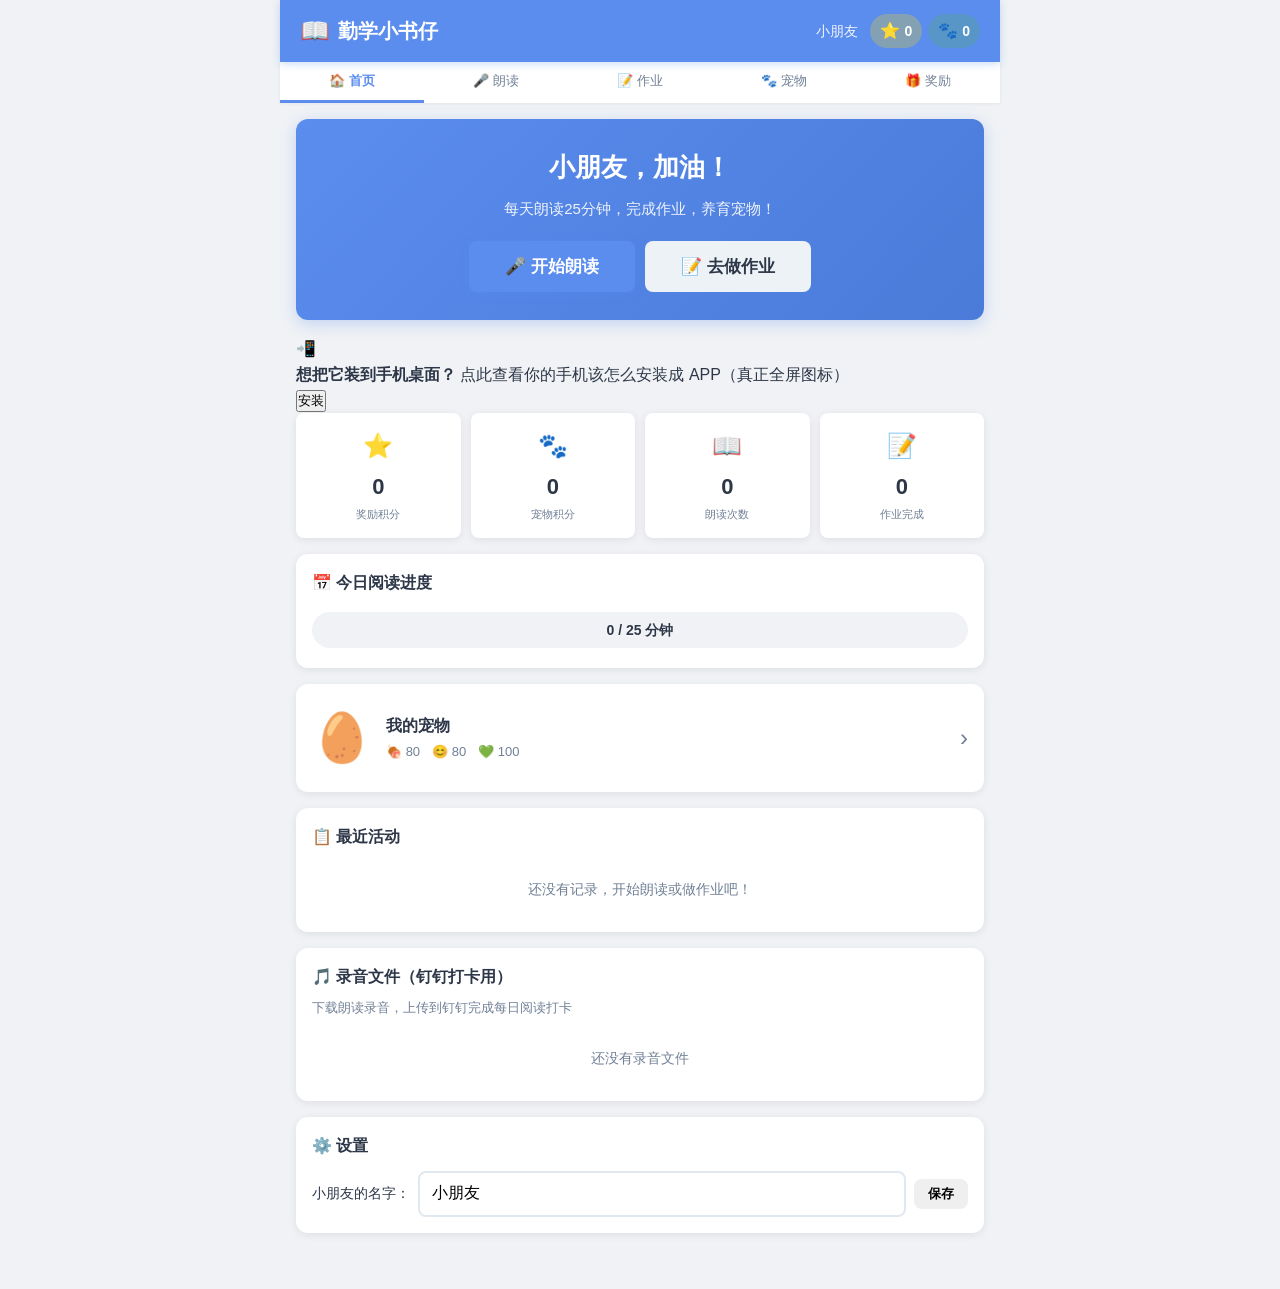
==== index.html @ f3d586a0 "fix install: index.html (platform detect + install help card)" ====
<!DOCTYPE html>
<html lang="zh-CN">
<head>
  <meta charset="UTF-8">
  <meta name="viewport" content="width=device-width, initial-scale=1.0, maximum-scale=1.0, user-scalable=no">
  <meta name="theme-color" content="#667eea">
  <meta name="apple-mobile-web-app-capable" content="yes">
  <meta name="apple-mobile-web-app-status-bar-style" content="default">
  <meta name="apple-mobile-web-app-title" content="勤学小书仔">
  <link rel="manifest" href="manifest.json">
  <link rel="icon" href="favicon.png">
  <link rel="apple-touch-icon" href="icon-192.png">
  <title>勤学小书仔</title>
  <link rel="stylesheet" href="style.css">
</head>
<body>

<!-- 浏览器兼容性提示 -->
<div id="browserWarning" class="browser-warning" style="display:none;">
  <div class="warning-content">
    <span class="warning-icon">⚠️</span>
    <div>
      <strong>浏览器不支持语音识别</strong>
      <p>请使用 Chrome 或 Edge 浏览器打开本应用，以确保语音识别功能正常工作。</p>
    </div>
  </div>
</div>

<!-- 微信内打开提示 -->
<div id="wechatTip" class="wechat-tip" style="display:none;">
  <div class="wechat-tip-content">
    <span class="wechat-tip-icon">📲</span>
    <div class="wechat-tip-text">
      <strong>请点右上角 ⋯ 用浏览器打开</strong>
      <p>微信里不能直接把网页装成 APP。点右上角「⋯」→「在浏览器打开」（iPhone 选「在 Safari 中打开」），就能把本应用添加到手机桌面，像普通 APP 一样使用，语音朗读也才正常。</p>
    </div>
    <button id="wechatTipClose" class="wechat-tip-close">知道了</button>
  </div>
</div>

<!-- iPhone 非 Safari 浏览器（Edge/Chrome）无法安装提示 -->
<div id="iosTip" class="wechat-tip" style="display:none;">
  <div class="wechat-tip-content">
    <span class="wechat-tip-icon">🍎</span>
    <div class="wechat-tip-text">
      <strong>iPhone 请改用 Safari 打开</strong>
      <p>你当前用的浏览器（如 Edge）在 iPhone 上无法把网页装成 APP，只能加书签。请复制本页网址，用 <b>Safari</b> 打开，再点底部「分享 → 添加到主屏幕」，即可装成真正的 APP。</p>
    </div>
    <button id="iosTipClose" class="wechat-tip-close">知道了</button>
  </div>
</div>

<!-- 添加到主屏幕引导条 -->
<div id="installBar" class="install-bar" style="display:none;">
  <span class="install-bar-icon">➕</span>
  <div class="install-bar-text">
    <strong>添加到手机桌面</strong>
    <span>点此把它变成桌面的 APP 图标，打开即用</span>
  </div>
  <button id="installBtn" class="install-bar-btn">安装</button>
  <button id="installClose" class="install-bar-close">✕</button>
</div>

<!-- 顶部导航栏 -->
<nav class="nav-bar">
  <div class="nav-container">
    <div class="logo">
      <span class="logo-icon">📖</span>
      <span class="logo-text">勤学小书仔</span>
    </div>
    <div class="nav-right">
      <div class="child-name-display" id="navChildName"></div>
      <div class="nav-points-group">
        <div class="nav-points nav-points-reward" title="奖励积分（兑换奖励用）">
          <span class="star-icon">⭐</span>
          <span id="navPoints">0</span>
        </div>
        <div class="nav-points nav-points-pet" title="宠物积分（养育宠物用）">
          <span class="star-icon">🐾</span>
          <span id="navPetPoints">0</span>
        </div>
      </div>
    </div>
  </div>
</nav>

<!-- Tab 导航栏 -->
<div class="tab-bar">
  <button class="tab active" data-tab="dashboard">🏠 首页</button>
  <button class="tab" data-tab="practice">🎤 朗读</button>
  <button class="tab" data-tab="homework">📝 作业</button>
  <button class="tab" data-tab="pet">🐾 宠物</button>
  <button class="tab" data-tab="rewards">🎁 奖励</button>
</div>

<!-- 五彩纸屑容器 -->
<div class="confetti-container" id="confettiContainer"></div>

<!-- 主内容区 -->
<main class="main-content">

  <!-- ==================== 首页 ==================== -->
  <div id="view-dashboard" class="view active">
    <div class="hero-card">
      <h1 id="greeting">你好，小朋友！</h1>
      <p>每天朗读25分钟，完成作业，养育宠物！</p>
      <div class="hero-actions">
        <button class="btn-primary btn-large btn-pulse" onclick="UI.navigate('practice')">🎤 开始朗读</button>
        <button class="btn-secondary btn-large" onclick="UI.navigate('homework')">📝 去做作业</button>
      </div>
    </div>

    <!-- 安装到桌面引导卡片 -->
    <div class="install-help-card" id="installHelpCard">
      <div class="install-help-icon">📲</div>
      <div class="install-help-text">
        <strong>想把它装到手机桌面？</strong>
        <span>点此查看你的手机该怎么安装成 APP（真正全屏图标）</span>
      </div>
      <button class="install-help-btn" id="installHelpBtn" onclick="UI.showInstallHelp()">安装</button>
    </div>

    <div class="stats-grid">
      <div class="stat-card">
        <div class="stat-icon">⭐</div>
        <div class="stat-value" id="dashTotalPoints">0</div>
        <div class="stat-label">奖励积分</div>
      </div>
      <div class="stat-card">
        <div class="stat-icon">🐾</div>
        <div class="stat-value" id="dashPetPoints">0</div>
        <div class="stat-label">宠物积分</div>
      </div>
      <div class="stat-card">
        <div class="stat-icon">📖</div>
        <div class="stat-value" id="dashTotalSessions">0</div>
        <div class="stat-label">朗读次数</div>
      </div>
      <div class="stat-card">
        <div class="stat-icon">📝</div>
        <div class="stat-value" id="dashHwDone">0</div>
        <div class="stat-label">作业完成</div>
      </div>
    </div>

    <!-- 今日阅读进度条 -->
    <div class="dashboard-section">
      <h2 class="section-title">📅 今日阅读进度</h2>
      <div class="daily-progress">
        <div class="progress-bar-wrap">
          <div class="progress-bar-fill" id="todayProgressFill" style="width:0%"></div>
          <div class="progress-bar-text" id="todayProgressText">0 / 25 分钟</div>
        </div>
      </div>
    </div>

    <!-- 宠物状态快览 -->
    <div class="dashboard-section pet-mini-card" id="petMiniCard" onclick="UI.navigate('pet')">
      <div class="pet-mini-emoji" id="petMiniEmoji">🥚</div>
      <div class="pet-mini-info">
        <div class="pet-mini-name" id="petMiniName">我的宠物</div>
        <div class="pet-mini-stats">
          <span>🍖 <span id="petMiniHunger">80</span></span>
          <span>😊 <span id="petMiniHappy">80</span></span>
          <span>💚 <span id="petMiniHealth">100</span></span>
        </div>
      </div>
      <div class="pet-mini-arrow">›</div>
    </div>

    <div class="dashboard-section">
      <h2 class="section-title">📋 最近活动</h2>
      <div id="dashRecentSessions">
        <p class="empty-hint">还没有记录，开始朗读或做作业吧！</p>
      </div>
    </div>

    <!-- 录音文件管理 -->
    <div class="dashboard-section">
      <h2 class="section-title">🎵 录音文件（钉钉打卡用）</h2>
      <p class="section-subhint">下载朗读录音，上传到钉钉完成每日阅读打卡</p>
      <div id="audioFilesList">
        <p class="empty-hint">还没有录音文件</p>
      </div>
    </div>

    <div class="dashboard-section">
      <h2 class="section-title">⚙️ 设置</h2>
      <div class="setting-item">
        <label>小朋友的名字：</label>
        <input type="text" id="childNameInput" placeholder="输入名字" maxlength="10">
        <button class="btn-small" onclick="UI.saveChildName()">保存</button>
      </div>
    </div>
  </div>

  <!-- ==================== 朗读练习 + 朗读统计 ==================== -->
  <div id="view-practice" class="view">

    <!-- Step 1: 拍照/上传识别阅读内容 -->
    <div id="step-select" class="practice-step active">
      <h2 class="step-title">第一步：拍照上传阅读内容</h2>
      <p class="step-hint">💡 拍一张今天要读的书的照片，系统会自动识别文字内容</p>

      <!-- 拍照上传区域 -->
      <div class="upload-section">
        <div class="upload-zone" id="uploadZone">
          <input type="file" id="photoInput" accept="image/*" capture="environment" style="display:none">
          <div class="upload-placeholder" id="uploadPlaceholder">
            <div class="upload-icon">📷</div>
            <p class="upload-text">点击拍照或上传图片</p>
            <p class="upload-hint">拍摄书本页面，自动识别文字</p>
          </div>
          <div class="upload-preview" id="uploadPreview" style="display:none;">
            <img id="previewImg" src="" alt="预览">
            <button class="btn-reupload" onclick="UI.resetUpload()">↻ 重新拍照</button>
          </div>
        </div>
        <button class="btn-primary btn-large" id="ocrBtn" onclick="UI.startOCR()" style="display:none;">🔍 识别文字</button>
        <div class="ocr-progress" id="ocrProgress" style="display:none;">
          <div class="ocr-spinner"></div>
          <span id="ocrProgressText">正在识别文字...</span>
          <div class="ocr-progress-bar">
            <div class="ocr-progress-fill" id="ocrProgressFill"></div>
          </div>
        </div>
      </div>

      <!-- OCR结果编辑 -->
      <div class="ocr-result-section" id="ocrResultSection" style="display:none;">
        <label class="input-label">✏️ 请核对识别结果（如有错误请修改）：</label>
        <textarea id="ocrResultEditor" rows="6" placeholder="识别到的文字会显示在这里..."></textarea>
        <input type="text" id="textTitleInput" placeholder="标题（如：第3页 / 小猪唏哩呼噜）" maxlength="50">
        <button class="btn-primary btn-large" onclick="UI.confirmOCRText()">确认使用 →</button>
      </div>

      <div class="divider"><span>或者手动输入</span></div>

      <div class="input-section">
        <label class="input-label">📝 手动输入课文内容</label>
        <textarea id="customText" placeholder="将朗读的课文内容输入到这里..." rows="5"></textarea>
        <input type="text" id="textTitle" placeholder="标题（可选）" maxlength="50">
        <button class="btn-secondary" onclick="UI.useCustomText()">使用手动输入</button>
      </div>
    </div>

    <!-- Step 2: 朗读中（含25分钟计时） -->
    <div id="step-read" class="practice-step">
      <div class="reading-header">
        <div class="reading-info">
          <div class="reading-timer-box">
            <span class="reading-timer-label">朗读计时</span>
            <span class="reading-timer" id="readingTimer">00:00</span>
          </div>
          <span class="reading-title" id="readingTitleDisplay"></span>
        </div>
        <button class="btn-stop" id="stopReadingBtn" onclick="UI.stopReading()">■ 结束朗读</button>
      </div>

      <!-- 阅读时间目标进度 -->
      <div class="reading-goal-card">
        <div class="reading-goal-header">
          <span>🕐 今日阅读目标：25分钟</span>
          <span id="readingGoalPercent">0%</span>
        </div>
        <div class="reading-goal-bar">
          <div class="reading-goal-fill" id="readingGoalFill" style="width:0%"></div>
        </div>
      </div>

      <div class="reading-text-display" id="readingTextDisplay"></div>

      <!-- 录音状态指示 -->
      <div class="recording-banner" id="recordingBanner">
        <span class="recording-dot"></span>
        <span>录音中... 朗读结束后可下载音频用于钉钉打卡</span>
      </div>

      <div class="recognition-panel">
        <div class="mic-indicator-wrap">
          <div class="mic-indicator" id="micIndicator">
            <div class="mic-pulse"></div>
            <span class="mic-icon">🎙️</span>
          </div>
          <span class="mic-status" id="micStatus">正在聆听...</span>
        </div>
        <div class="recognition-live" id="recognitionLive">
          <span class="recognition-placeholder">朗读的声音会显示在这里...</span>
        </div>
      </div>
    </div>

    <!-- Step 3: 检查识别结果 -->
    <div id="step-review" class="practice-step">
      <h2 class="step-title">第二步：检查朗读内容</h2>
      <p class="step-hint">💡 语音识别可能不完美，请核对并修改下面识别到的文字，确保和实际朗读一致：</p>
      <textarea id="recognizedTextEditor" rows="6" placeholder="识别到的文字..."></textarea>
      <div class="step-buttons">
        <button class="btn-secondary" onclick="UI.goToStep('read')">↩ 重新朗读</button>
        <button class="btn-primary" onclick="UI.runComparison()">对比分析 →</button>
      </div>
    </div>

    <!-- Step 4: 结果展示 -->
    <div id="step-results" class="practice-step">
      <div class="results-header-bar">
        <h2 class="step-title">朗读结果</h2>
        <div class="grade-display" id="gradeDisplay"></div>
      </div>

      <div class="results-summary">
        <div class="summary-card success">
          <div class="summary-value" id="resultAccuracy">0%</div>
          <div class="summary-label">准确率</div>
        </div>
        <div class="summary-card danger">
          <div class="summary-value" id="resultErrors">0</div>
          <div class="summary-label">错误总数</div>
        </div>
        <div class="summary-card info">
          <div class="summary-value" id="resultDuration">0'</div>
          <div class="summary-label">朗读用时</div>
        </div>
        <div class="summary-card warning">
          <div class="summary-value" id="resultPoints">+0</div>
          <div class="summary-label">获得积分</div>
        </div>
      </div>

      <!-- 错误分类统计 -->
      <div class="error-breakdown" id="errorBreakdown"></div>

      <!-- 图例 -->
      <div class="error-legend">
        <div class="legend-item"><span class="legend-dot correct"></span>正确</div>
        <div class="legend-item"><span class="legend-dot wrong"></span>读错字</div>
        <div class="legend-item"><span class="legend-dot skip"></span>漏字</div>
        <div class="legend-item"><span class="legend-dot extra"></span>添字</div>
        <div class="legend-item"><span class="legend-dot lineskip"></span>串行</div>
      </div>

      <!-- 文本对比 -->
      <div class="text-comparison" id="textComparison"></div>

      <!-- 音频播放与下载 -->
      <div class="audio-player-section" id="audioPlayerSection" style="display:none;">
        <h3 class="section-title">🎵 朗读录音</h3>
        <div class="audio-player-wrap">
          <audio id="audioPlayback" controls></audio>
          <div class="audio-info">
            <span id="audioDuration">时长: 0"</span>
            <span id="audioSize">大小: 0KB</span>
          </div>
        </div>
        <button class="btn-primary btn-download" id="downloadAudioBtn" onclick="UI.downloadAudio()">
          📥 下载录音（用于钉钉打卡）
        </button>
      </div>

      <!-- 操作按钮 -->
      <div class="results-actions">
        <button class="btn-secondary" onclick="UI.goToStep('select')">↩ 重新选文</button>
        <button class="btn-secondary" id="listenCorrectBtn" onclick="UI.listenCorrect()">🔊 听正确读音</button>
        <button class="btn-primary" id="practiceWrongBtn" onclick="UI.startWrongPractice()">✏️ 练习错字</button>
        <button class="btn-primary btn-save" id="saveResultsBtn" onclick="UI.saveResults()">💾 保存成绩</button>
      </div>
    </div>

    <!-- Step 5: 错字练习 -->
    <div id="step-practice-wrong" class="practice-step">
      <h2 class="step-title">✏️ 错字练习</h2>
      <p class="step-hint">把刚才读错的字再练一练！先听正确读音，再大声跟读。</p>
      <div id="wrongCharsList"></div>
      <div class="step-buttons">
        <button class="btn-secondary" onclick="UI.goToStep('results')">↩ 返回结果</button>
        <button class="btn-primary" onclick="UI.finishWrongPractice()">完成练习 ✓</button>
      </div>
    </div>

    <!-- ======== 朗读统计（从奖励页移入） ======== -->
    <div class="reading-stats-section" id="readingStatsSection">
      <div class="dashboard-section">
        <h2 class="section-title">📈 朗读统计</h2>
        <div class="stats-grid" style="margin-bottom:16px;">
          <div class="stat-card">
            <div class="stat-icon">📖</div>
            <div class="stat-value" id="statsTotalSessions">0</div>
            <div class="stat-label">朗读次数</div>
          </div>
          <div class="stat-card">
            <div class="stat-icon">⏱</div>
            <div class="stat-value" id="statsTotalTime">0'</div>
            <div class="stat-label">总时长</div>
          </div>
          <div class="stat-card">
            <div class="stat-icon">🎯</div>
            <div class="stat-value" id="statsAvgAccuracy">0%</div>
            <div class="stat-label">平均准确率</div>
          </div>
          <div class="stat-card">
            <div class="stat-icon">🏆</div>
            <div class="stat-value" id="statsBestGrade">-</div>
            <div class="stat-label">最佳等级</div>
          </div>
        </div>

        <h4 class="subsection-title">准确率趋势（最近10次）</h4>
        <div class="bar-chart" id="accuracyChart">
          <p class="empty-hint">暂无数据</p>
        </div>

        <h4 class="subsection-title">错误类型分布</h4>
        <div class="error-type-chart" id="errorTypeChart">
          <p class="empty-hint">暂无数据</p>
        </div>

        <h4 class="subsection-title">等级分布</h4>
        <div class="grade-distribution" id="gradeDistribution">
          <p class="empty-hint">暂无数据</p>
        </div>
      </div>

      <!-- 朗读分级评价规则 -->
      <div class="dashboard-section">
        <h3 class="section-title">📋 朗读分级评价</h3>
        <div class="grade-rules" id="readingGradeRules"></div>
        <div class="time-bonus-rules">
          <div class="time-rule">
            <span class="time-icon">✅</span>
            <span>达到25分钟目标，额外 <strong>+10 积分</strong></span>
          </div>
          <div class="time-rule">
            <span class="time-icon">🔥</span>
            <span>连续7天达标，额外 <strong>+30 积分</strong></span>
          </div>
        </div>
      </div>

      <!-- 朗读历史 -->
      <div class="dashboard-section">
        <h3 class="section-title">📜 朗读历史</h3>
        <div id="historyList">
          <p class="empty-hint">暂无朗读记录</p>
        </div>
      </div>
    </div>

  </div>

  <!-- ==================== 作业打卡 ==================== -->
  <div id="view-homework" class="view">
    <div class="hw-page-header">
      <h2 class="page-title">📝 作业打卡</h2>
      <button class="btn-primary btn-small hw-add-btn" onclick="UI.toggleHwAddForm()">➕ 添加作业</button>
    </div>

    <!-- 类型筛选（只有日常/假期，没有全部） -->
    <div class="hw-type-bar">
      <button class="hw-type-btn active" data-type="daily" onclick="UI.filterHomework('daily', this)">📚 日常作业</button>
      <button class="hw-type-btn" data-type="vacation" onclick="UI.filterHomework('vacation', this)">🏖️ 假期作业</button>
    </div>

    <!-- 添加作业表单（折叠式） -->
    <div class="hw-add-form-wrap" id="hwAddFormWrap" style="display:none;">
      <div class="dashboard-section">
        <h3 class="section-title">➕ 添加新作业</h3>
        <div class="hw-add-form">
          <input type="text" id="hwTitle" placeholder="作业标题（如：数学练习册第5页）" maxlength="50">
          <div class="hw-form-row">
            <input type="text" id="hwSubject" placeholder="科目" list="subjectList" maxlength="10">
            <datalist id="subjectList">
              <option value="语文"></option>
              <option value="数学"></option>
              <option value="英语"></option>
              <option value="其他"></option>
            </datalist>
            <input type="date" id="hwDueDate">
          </div>
          <button class="btn-primary" onclick="UI.addHomework()">+ 添加作业</button>
        </div>
      </div>
    </div>

    <!-- 左右分栏布局 -->
    <div class="hw-layout">
      <!-- 左栏：科目分类 -->
      <div class="hw-sidebar">
        <div class="hw-subject-header">📚 科目分类</div>
        <div class="hw-subject-list" id="hwSubjectList">
          <div class="hw-subject-item active" data-subject="all" onclick="UI.filterHomeworkSubject('all', this)">
            <span class="hw-subject-icon">📋</span>
            <span class="hw-subject-name">全部科目</span>
            <span class="hw-subject-count" id="hwSubjectCountAll">0</span>
          </div>
          <div class="hw-subject-item" data-subject="语文" onclick="UI.filterHomeworkSubject('语文', this)">
            <span class="hw-subject-icon">📖</span>
            <span class="hw-subject-name">语文</span>
            <span class="hw-subject-count" id="hwSubjectCountChinese">0</span>
          </div>
          <div class="hw-subject-item" data-subject="数学" onclick="UI.filterHomeworkSubject('数学', this)">
            <span class="hw-subject-icon">🔢</span>
            <span class="hw-subject-name">数学</span>
            <span class="hw-subject-count" id="hwSubjectCountMath">0</span>
          </div>
          <div class="hw-subject-item" data-subject="英语" onclick="UI.filterHomeworkSubject('英语', this)">
            <span class="hw-subject-icon">🔤</span>
            <span class="hw-subject-name">英语</span>
            <span class="hw-subject-count" id="hwSubjectCountEnglish">0</span>
          </div>
          <div class="hw-subject-item" data-subject="其他" onclick="UI.filterHomeworkSubject('其他', this)">
            <span class="hw-subject-icon">📦</span>
            <span class="hw-subject-name">其他</span>
            <span class="hw-subject-count" id="hwSubjectCountOther">0</span>
          </div>
        </div>
      </div>

      <!-- 右栏：作业内容 -->
      <div class="hw-content">
        <div class="hw-content-header">
          <span class="hw-current-filter" id="hwCurrentFilter">📚 日常作业 · 全部科目</span>
          <span class="hw-count-badge" id="hwCountBadge">0</span>
        </div>
        <div id="homeworkList">
          <p class="empty-hint">还没有作业，点击右上角添加吧！</p>
        </div>
      </div>
    </div>

    <!-- 作业质量分级规则（从左栏移出，放在作业内容下方） -->
    <div class="dashboard-section" style="margin-top:16px;">
      <h3 class="section-title">📋 作业质量分级</h3>
      <div class="grade-rules" id="homeworkGradeRules"></div>
    </div>
  </div>

  <!-- ==================== 宠物养成 ==================== -->
  <div id="view-pet" class="view">
    <h2 class="page-title">🐾 宠物养成</h2>

    <!-- 宠物积分展示 -->
    <div class="pet-points-display">
      <div class="pet-points-big">
        <span class="pet-points-icon">🐾</span>
        <span class="pet-points-value" id="petPointsDisplay">0</span>
        <span class="pet-points-label">宠物积分</span>
      </div>
      <p class="pet-points-hint">朗读和作业获得的积分同时存入宠物积分池，用于购买宠物物品</p>
    </div>

    <!-- 宠物展示 -->
    <div class="pet-display-card">
      <div class="pet-emoji-big" id="petEmoji">🥚</div>
      <div class="pet-name-big" id="petName">我的宠物</div>
      <div class="pet-stage-text" id="petStageText">Lv.1 · 蛋</div>

      <div class="pet-stats">
        <div class="pet-stat-row">
          <span class="pet-stat-icon">🍖</span>
          <span class="pet-stat-label">饱食度</span>
          <div class="pet-stat-bar">
            <div class="pet-stat-fill stat-hunger" id="petHungerBar" style="width:80%"></div>
          </div>
          <span class="pet-stat-value" id="petHungerValue">80</span>
        </div>
        <div class="pet-stat-row">
          <span class="pet-stat-icon">😊</span>
          <span class="pet-stat-label">快乐度</span>
          <div class="pet-stat-bar">
            <div class="pet-stat-fill stat-happy" id="petHappyBar" style="width:80%"></div>
          </div>
          <span class="pet-stat-value" id="petHappyValue">80</span>
        </div>
        <div class="pet-stat-row">
          <span class="pet-stat-icon">💚</span>
          <span class="pet-stat-label">健康度</span>
          <div class="pet-stat-bar">
            <div class="pet-stat-fill stat-health" id="petHealthBar" style="width:100%"></div>
          </div>
          <span class="pet-stat-value" id="petHealthValue">100</span>
        </div>
        <div class="pet-stat-row">
          <span class="pet-stat-icon">✨</span>
          <span class="pet-stat-label">经验值</span>
          <div class="pet-stat-bar">
            <div class="pet-stat-fill stat-exp" id="petExpBar" style="width:0%"></div>
          </div>
          <span class="pet-stat-value" id="petExpValue">0/100</span>
        </div>
      </div>
    </div>

    <!-- 宠物商店 -->
    <div class="dashboard-section">
      <h3 class="section-title">🛒 宠物商店</h3>
      <p class="section-subhint">用积分购买物品，照顾你的小宠物</p>
      <div class="pet-shop-grid" id="petShopGrid"></div>
    </div>

    <!-- 背包 -->
    <div class="dashboard-section">
      <h3 class="section-title">🎒 我的背包</h3>
      <div id="petInventory">
        <p class="empty-hint">背包空空如也，去商店买点东西吧！</p>
      </div>
    </div>

    <!-- 养成日志 -->
    <div class="dashboard-section">
      <h3 class="section-title">📜 养成日志</h3>
      <div id="petActionLog">
        <p class="empty-hint">还没有养成记录</p>
      </div>
    </div>
  </div>

  <!-- ==================== 奖励中心 ==================== -->
  <div id="view-rewards" class="view">
    <h2 class="page-title">🎁 奖励中心</h2>

    <div class="rewards-points-display">
      <div class="big-points">
        <span class="big-star">⭐</span>
        <span class="big-points-value" id="rewardsTotalPoints">0</span>
        <span class="big-points-label">可用奖励积分</span>
      </div>
    </div>

    <!-- 积分兑换商店 -->
    <div class="dashboard-section">
      <h3 class="section-title">🎁 积分兑换商店</h3>
      <div class="add-reward-form">
        <input type="text" id="newRewardName" placeholder="奖励名称" maxlength="30">
        <input type="number" id="newRewardCost" placeholder="积分" min="1" max="9999">
        <button class="btn-primary btn-small" onclick="UI.addReward()">+ 添加</button>
      </div>
      <div class="rewards-list" id="rewardsList"></div>
    </div>

    <!-- 已兑换 -->
    <div class="dashboard-section">
      <h3 class="section-title">✅ 已兑换</h3>
      <div id="redeemedList">
        <p class="empty-hint">还没有兑换记录</p>
      </div>
    </div>
  </div>

</main>

<!-- 作业详情/批改弹窗 -->
<div class="modal-overlay" id="hwModal" style="display:none;" onclick="UI.closeHwModal(event)">
  <div class="modal-content hw-modal-content" id="hwModalContent">
  </div>
</div>

<!-- 宠物互动结果弹窗 -->
<div class="modal-overlay" id="petModal" style="display:none;" onclick="UI.closePetModal(event)">
  <div class="modal-content pet-modal-content" id="petModalContent">
  </div>
</div>

<script src="https://cdn.jsdelivr.net/npm/tesseract.js@5/dist/tesseract.min.js"></script>
<script src="app.js"></script>
<script>
  // 注册 Service Worker (PWA 离线支持)
  if ('serviceWorker' in navigator) {
    window.addEventListener('load', () => {
      navigator.serviceWorker.register('sw.js').catch(() => {});
    });
  }
</script>
</body>
</html>
---- style.css ----
/* ============================================
   勤学小书仔 - 样式表 v5
   重构：左右分栏作业布局 / 朗读统计归位 / 导航清晰分组
   ============================================ */

/* --- 重置与基础 --- */
* { margin: 0; padding: 0; box-sizing: border-box; }

:root {
  --primary: #5B8DEF;
  --primary-dark: #4A7BD9;
  --primary-light: #E8F0FE;
  --accent: #FFB74D;
  --accent-dark: #FFA726;
  --success: #4CAF50;
  --success-light: #E8F5E9;
  --danger: #EF5350;
  --danger-light: #FFEBEE;
  --warning: #FF9800;
  --warning-light: #FFF3E0;
  --info: #42A5F5;
  --info-light: #E3F2FD;
  --purple: #AB47BC;
  --purple-light: #F3E5F5;
  --teal: #26A69A;
  --teal-light: #E0F2F1;
  --grade-s: #FF6B6B;
  --grade-a: #FF9800;
  --grade-b: #4CAF50;
  --grade-c: #2196F3;
  --grade-d: #9E9E9E;
  --bg: #F0F2F5;
  --card: #FFFFFF;
  --text: #2D3748;
  --text-secondary: #718096;
  --border: #E2E8F0;
  --shadow: 0 2px 8px rgba(0,0,0,0.08);
  --shadow-hover: 0 4px 16px rgba(0,0,0,0.12);
  --radius: 12px;
  --radius-sm: 8px;
}

body {
  font-family: -apple-system, BlinkMacSystemFont, "Segoe UI", "PingFang SC", "Microsoft YaHei", "Helvetica Neue", Arial, sans-serif;
  background: var(--bg);
  color: var(--text);
  line-height: 1.6;
  -webkit-font-smoothing: antialiased;
  max-width: 720px;
  margin: 0 auto;
  min-height: 100vh;
}

/* --- 浏览器警告 --- */
.browser-warning { background: var(--danger-light); padding: 12px 16px; border-bottom: 3px solid var(--danger); }
.warning-content { display: flex; align-items: center; gap: 12px; max-width: 720px; margin: 0 auto; }
.warning-icon { font-size: 28px; }
.warning-content p { font-size: 13px; color: var(--text-secondary); margin-top: 2px; }

/* --- 微信内打开提示 --- */
.wechat-tip { background: #fff7e6; padding: 12px 16px; border-bottom: 3px solid #ffa940; }
.wechat-tip-content { display: flex; align-items: flex-start; gap: 10px; max-width: 720px; margin: 0 auto; position: relative; }
.wechat-tip-icon { font-size: 26px; line-height: 1.2; }
.wechat-tip-text { flex: 1; }
.wechat-tip-text strong { color: #d46b08; font-size: 15px; }
.wechat-tip-text p { font-size: 13px; color: #874d00; margin-top: 4px; line-height: 1.5; }
.wechat-tip-close { position: absolute; top: -4px; right: -4px; background: #ffa940; color: #fff; border: none; border-radius: 14px; padding: 4px 12px; font-size: 12px; cursor: pointer; }

/* --- 添加到主屏幕引导条 --- */
.install-bar { position: fixed; left: 12px; right: 12px; bottom: 14px; z-index: 999; display: flex; align-items: center; gap: 10px; background: linear-gradient(135deg, #667eea, #764ba2); color: #fff; padding: 12px 14px; border-radius: 14px; box-shadow: 0 8px 24px rgba(102,126,234,.4); }
.install-bar-icon { font-size: 24px; }
.install-bar-text { flex: 1; display: flex; flex-direction: column; line-height: 1.35; }
.install-bar-text strong { font-size: 15px; }
.install-bar-text span { font-size: 12px; opacity: .9; }
.install-bar-btn { background: #fff; color: #5b4bcc; border: none; border-radius: 20px; padding: 8px 18px; font-size: 14px; font-weight: 700; cursor: pointer; }
.install-bar-close { background: rgba(255,255,255,.25); color: #fff; border: none; border-radius: 50%; width: 26px; height: 26px; font-size: 14px; cursor: pointer; }

/* --- 导航栏 --- */
.nav-bar {
  background: var(--primary);
  color: white;
  padding: 12px 20px;
  position: sticky;
  top: 0;
  z-index: 100;
  box-shadow: 0 2px 8px rgba(91,141,239,0.3);
}
.nav-container { display: flex; justify-content: space-between; align-items: center; }
.logo { display: flex; align-items: center; gap: 8px; font-size: 20px; font-weight: 700; }
.logo-icon { font-size: 24px; }
.nav-right { display: flex; align-items: center; gap: 12px; }
.child-name-display { font-size: 14px; opacity: 0.9; }
.nav-points-group { display: flex; gap: 6px; }
.nav-points {
  display: flex; align-items: center; gap: 4px;
  padding: 4px 10px; border-radius: 20px;
  font-weight: 700; font-size: 14px;
}
.nav-points-reward { background: rgba(255,215,0,0.25); }
.nav-points-pet { background: rgba(76,175,80,0.25); }
.star-icon { font-size: 16px; }

/* --- Tab 栏 --- */
.tab-bar {
  display: flex;
  background: white;
  box-shadow: 0 1px 4px rgba(0,0,0,0.06);
  position: sticky;
  top: 49px;
  z-index: 99;
}
.tab {
  flex: 1;
  padding: 10px 2px;
  border: none;
  background: none;
  font-size: 13px;
  color: var(--text-secondary);
  cursor: pointer;
  transition: all 0.2s;
  border-bottom: 3px solid transparent;
  font-family: inherit;
}
.tab.active { color: var(--primary); border-bottom-color: var(--primary); font-weight: 600; }
.tab:hover { color: var(--primary); }

/* --- 主内容 --- */
.main-content { padding: 16px; padding-bottom: 40px; }
.view { display: none; animation: fadeIn 0.3s ease; }
.view.active { display: block; }
@keyframes fadeIn {
  from { opacity: 0; transform: translateY(8px); }
  to { opacity: 1; transform: translateY(0); }
}

/* --- 英雄卡片 --- */
.hero-card {
  background: linear-gradient(135deg, var(--primary), var(--primary-dark));
  color: white;
  border-radius: var(--radius);
  padding: 28px 24px;
  text-align: center;
  margin-bottom: 16px;
  box-shadow: 0 4px 16px rgba(91,141,239,0.3);
}
.hero-card h1 { font-size: 26px; margin-bottom: 8px; }
.hero-card p { font-size: 15px; opacity: 0.9; margin-bottom: 20px; }
.hero-actions { display: flex; gap: 10px; justify-content: center; flex-wrap: wrap; }

/* --- 按钮 --- */
.btn-primary, .btn-secondary, .btn-stop, .btn-small {
  border: none; border-radius: var(--radius-sm);
  padding: 12px 24px; font-size: 15px; font-weight: 600;
  cursor: pointer; transition: all 0.2s; font-family: inherit;
}
.btn-primary { background: var(--primary); color: white; box-shadow: 0 2px 8px rgba(91,141,239,0.3); }
.btn-primary:hover { background: var(--primary-dark); box-shadow: 0 4px 12px rgba(91,141,239,0.4); transform: translateY(-1px); }
.btn-primary:active { transform: translateY(0); }
.btn-primary:disabled { background: #B0BEC5; cursor: not-allowed; box-shadow: none; }
.btn-secondary { background: #EDF2F7; color: var(--text); }
.btn-secondary:hover { background: #E2E8F0; }
.btn-stop { background: var(--danger); color: white; padding: 8px 18px; font-size: 14px; }
.btn-stop:hover { background: #E53935; }
.btn-large { padding: 14px 36px; font-size: 17px; }
.btn-small { padding: 6px 14px; font-size: 13px; }
.btn-save { background: var(--success); box-shadow: 0 2px 8px rgba(76,175,80,0.3); }
.btn-save:hover { background: #43A047; }
.btn-pulse { animation: pulse 2s infinite; }
@keyframes pulse {
  0%, 100% { box-shadow: 0 2px 8px rgba(91,141,239,0.3); }
  50% { box-shadow: 0 2px 20px rgba(91,141,239,0.6); }
}

/* --- 统计网格 --- */
.stats-grid {
  display: grid;
  grid-template-columns: repeat(4, 1fr);
  gap: 10px;
  margin-bottom: 16px;
}
.stat-card {
  background: var(--card);
  border-radius: var(--radius-sm);
  padding: 14px 8px;
  text-align: center;
  box-shadow: var(--shadow);
  transition: transform 0.2s;
}
.stat-card:hover { transform: translateY(-2px); box-shadow: var(--shadow-hover); }
.stat-icon { font-size: 24px; margin-bottom: 4px; }
.stat-value { font-size: 22px; font-weight: 700; color: var(--text); }
.stat-label { font-size: 11px; color: var(--text-secondary); margin-top: 2px; }

/* --- 区块 --- */
.dashboard-section, .chart-section, .rewards-section {
  background: var(--card);
  border-radius: var(--radius);
  padding: 16px;
  margin-bottom: 16px;
  box-shadow: var(--shadow);
}
.section-title { font-size: 16px; font-weight: 600; margin-bottom: 12px; color: var(--text); }
.subsection-title { font-size: 14px; font-weight: 600; margin: 16px 0 8px; color: var(--text-secondary); }
.page-title { font-size: 22px; font-weight: 700; margin-bottom: 16px; }

/* --- 空状态 --- */
.empty-hint { color: var(--text-secondary); font-size: 14px; text-align: center; padding: 16px; }

/* --- 今日进度条 --- */
.daily-progress { padding: 4px 0; }
.progress-bar-wrap {
  position: relative;
  height: 36px;
  background: var(--bg);
  border-radius: 18px;
  overflow: hidden;
}
.progress-bar-fill {
  height: 100%;
  background: linear-gradient(90deg, var(--success), #66BB6A);
  border-radius: 18px;
  transition: width 0.5s ease;
}
.progress-bar-text {
  position: absolute;
  top: 50%; left: 50%;
  transform: translate(-50%, -50%);
  font-size: 14px;
  font-weight: 700;
  color: var(--text);
  text-shadow: 0 1px 2px rgba(255,255,255,0.8);
}

/* --- 宠物迷你卡片 (首页) --- */
.pet-mini-card {
  display: flex;
  align-items: center;
  gap: 14px;
  cursor: pointer;
  transition: transform 0.2s;
}
.pet-mini-card:hover { transform: translateY(-2px); box-shadow: var(--shadow-hover); }
.pet-mini-emoji { font-size: 48px; flex-shrink: 0; }
.pet-mini-info { flex: 1; }
.pet-mini-name { font-size: 16px; font-weight: 700; margin-bottom: 4px; }
.pet-mini-stats { display: flex; gap: 12px; font-size: 13px; color: var(--text-secondary); }
.pet-mini-arrow { font-size: 24px; color: var(--text-secondary); }

/* --- 朗读练习 --- */
.practice-step { display: none; animation: fadeIn 0.3s ease; }
.practice-step.active { display: block; }
.step-title { font-size: 20px; font-weight: 700; margin-bottom: 16px; }
.step-hint {
  font-size: 14px; color: var(--text-secondary);
  margin-bottom: 12px; background: var(--info-light);
  padding: 10px 14px; border-radius: var(--radius-sm);
}

/* --- 朗读统计区块（朗读页底部） --- */
.reading-stats-section {
  margin-top: 24px;
  border-top: 2px dashed var(--border);
  padding-top: 16px;
}

/* --- 拍照上传 --- */
.upload-section { margin-bottom: 16px; }
.upload-zone {
  border: 3px dashed var(--primary);
  border-radius: var(--radius);
  padding: 32px 20px;
  text-align: center;
  cursor: pointer;
  transition: all 0.2s;
  background: var(--primary-light);
}
.upload-zone:hover {
  border-color: var(--primary-dark);
  background: #DCE7FB;
}
.upload-placeholder { pointer-events: none; }
.upload-icon { font-size: 56px; margin-bottom: 12px; }
.upload-text { font-size: 18px; font-weight: 600; color: var(--text); margin-bottom: 4px; }
.upload-hint { font-size: 13px; color: var(--text-secondary); }
.upload-preview { position: relative; }
.upload-preview img {
  max-width: 100%;
  max-height: 300px;
  border-radius: var(--radius-sm);
  box-shadow: var(--shadow);
}
.btn-reupload {
  position: absolute;
  top: 8px; right: 8px;
  background: rgba(0,0,0,0.6);
  color: white;
  border: none;
  padding: 6px 12px;
  border-radius: 6px;
  cursor: pointer;
  font-size: 13px;
  font-family: inherit;
}

/* --- OCR进度 --- */
.ocr-progress {
  display: flex;
  flex-direction: column;
  align-items: center;
  gap: 10px;
  padding: 24px;
  background: var(--card);
  border-radius: var(--radius);
  box-shadow: var(--shadow);
}
.ocr-spinner {
  width: 40px; height: 40px;
  border: 4px solid var(--primary-light);
  border-top-color: var(--primary);
  border-radius: 50%;
  animation: spin 0.8s linear infinite;
}
@keyframes spin { to { transform: rotate(360deg); } }
#ocrProgressText { font-size: 14px; color: var(--text-secondary); }
.ocr-progress-bar {
  width: 100%;
  height: 8px;
  background: var(--bg);
  border-radius: 4px;
  overflow: hidden;
}
.ocr-progress-fill {
  height: 100%;
  background: var(--primary);
  border-radius: 4px;
  transition: width 0.3s ease;
  width: 0%;
}

/* --- OCR结果编辑 --- */
.ocr-result-section { margin-bottom: 16px; }
.input-label { display: block; font-size: 15px; font-weight: 600; margin-bottom: 8px; }
textarea, input[type="text"], input[type="number"], input[type="date"], select {
  width: 100%; padding: 12px;
  border: 2px solid var(--border); border-radius: var(--radius-sm);
  font-size: 16px; font-family: inherit;
  resize: vertical; transition: border-color 0.2s; margin-bottom: 10px;
}
textarea:focus, input:focus, select:focus { outline: none; border-color: var(--primary); }

/* --- 分割线 --- */
.divider { text-align: center; margin: 20px 0; position: relative; }
.divider::before {
  content: ''; position: absolute; top: 50%; left: 0; right: 0; height: 1px; background: var(--border);
}
.divider span {
  position: relative; background: var(--bg); padding: 0 16px;
  font-size: 13px; color: var(--text-secondary);
}

/* --- 朗读中 --- */
.reading-header { display: flex; justify-content: space-between; align-items: center; margin-bottom: 12px; }
.reading-info { display: flex; align-items: center; gap: 12px; }
.reading-timer-box { display: flex; flex-direction: column; align-items: center; }
.reading-timer-label { font-size: 11px; color: var(--text-secondary); }
.reading-timer { font-size: 22px; font-weight: 700; color: var(--primary); }
.reading-title { font-size: 14px; color: var(--text-secondary); }

/* --- 阅读目标进度 --- */
.reading-goal-card {
  background: var(--card);
  border-radius: var(--radius-sm);
  padding: 12px 16px;
  margin-bottom: 16px;
  box-shadow: var(--shadow);
}
.reading-goal-header {
  display: flex; justify-content: space-between;
  font-size: 14px; font-weight: 600;
  margin-bottom: 8px;
}
.reading-goal-bar {
  height: 10px;
  background: var(--bg);
  border-radius: 5px;
  overflow: hidden;
}
.reading-goal-fill {
  height: 100%;
  background: linear-gradient(90deg, var(--success), #66BB6A);
  border-radius: 5px;
  transition: width 1s ease;
}
.reading-goal-fill.complete {
  background: linear-gradient(90deg, var(--success), #FFD700);
  animation: goalGlow 1.5s infinite;
}
@keyframes goalGlow {
  0%, 100% { box-shadow: 0 0 4px var(--success); }
  50% { box-shadow: 0 0 16px var(--success); }
}

.reading-text-display {
  background: var(--card); border-radius: var(--radius);
  padding: 32px 24px; box-shadow: var(--shadow);
  font-size: 32px; line-height: 2.2; text-align: justify;
  margin-bottom: 16px; min-height: 200px; letter-spacing: 2px;
}

/* --- 语音识别面板 --- */
.recording-banner {
  display: flex;
  align-items: center;
  gap: 8px;
  background: linear-gradient(90deg, var(--danger-light), #FFF0F0);
  padding: 10px 16px;
  border-radius: var(--radius-sm);
  margin-bottom: 12px;
  font-size: 14px;
  color: var(--danger);
  font-weight: 600;
}
.recording-dot {
  width: 10px; height: 10px;
  border-radius: 50%;
  background: var(--danger);
  animation: recDot 1s infinite;
  flex-shrink: 0;
}
@keyframes recDot {
  0%, 100% { opacity: 1; }
  50% { opacity: 0.3; }
}
.recognition-panel {
  background: var(--card); border-radius: var(--radius);
  padding: 16px; box-shadow: var(--shadow);
}
.mic-indicator-wrap { display: flex; align-items: center; gap: 12px; margin-bottom: 12px; }
.mic-indicator { position: relative; width: 48px; height: 48px; display: flex; align-items: center; justify-content: center; }
.mic-pulse {
  position: absolute; width: 48px; height: 48px;
  border-radius: 50%; background: var(--danger);
  opacity: 0.3; animation: micPulse 1.5s infinite;
}
@keyframes micPulse {
  0% { transform: scale(1); opacity: 0.3; }
  50% { transform: scale(1.4); opacity: 0.1; }
  100% { transform: scale(1); opacity: 0.3; }
}
.mic-icon { font-size: 28px; position: relative; z-index: 1; }
.mic-status { font-size: 14px; color: var(--danger); font-weight: 600; }
.recognition-live {
  font-size: 18px; line-height: 1.8; color: var(--text);
  min-height: 60px; padding: 12px; background: var(--bg); border-radius: var(--radius-sm);
}
.recognition-placeholder { color: var(--text-secondary); font-size: 14px; }

/* --- 检查结果 --- */
.step-buttons, .results-actions { display: flex; gap: 10px; flex-wrap: wrap; margin-top: 16px; }
.results-actions { justify-content: center; }

/* --- 等级展示 --- */
.results-header-bar { display: flex; justify-content: space-between; align-items: center; margin-bottom: 16px; }
.grade-display { font-size: 48px; font-weight: 900; }
.grade-letter {
  display: inline-flex;
  align-items: center;
  justify-content: center;
  width: 72px; height: 72px;
  border-radius: 50%;
  font-size: 36px;
  font-weight: 900;
  color: white;
  box-shadow: 0 4px 12px rgba(0,0,0,0.2);
  animation: gradePop 0.5s ease;
}
@keyframes gradePop {
  0% { transform: scale(0) rotate(-180deg); }
  60% { transform: scale(1.2) rotate(10deg); }
  100% { transform: scale(1) rotate(0); }
}
.grade-letter.grade-s { background: var(--grade-s); }
.grade-letter.grade-a { background: var(--grade-a); }
.grade-letter.grade-b { background: var(--grade-b); }
.grade-letter.grade-c { background: var(--grade-c); }
.grade-letter.grade-d { background: var(--grade-d); }

/* --- 结果概要 --- */
.results-summary {
  display: grid;
  grid-template-columns: repeat(4, 1fr);
  gap: 10px;
  margin-bottom: 16px;
}
.summary-card { border-radius: var(--radius-sm); padding: 14px 8px; text-align: center; }
.summary-card.success { background: var(--success-light); }
.summary-card.danger { background: var(--danger-light); }
.summary-card.info { background: var(--info-light); }
.summary-card.warning { background: var(--warning-light); }
.summary-value { font-size: 24px; font-weight: 700; }
.summary-card.success .summary-value { color: var(--success); }
.summary-card.danger .summary-value { color: var(--danger); }
.summary-card.info .summary-value { color: var(--info); }
.summary-card.warning .summary-value { color: var(--warning); }
.summary-label { font-size: 11px; color: var(--text-secondary); margin-top: 2px; }

/* --- 错误分类 --- */
.error-breakdown { display: flex; gap: 8px; flex-wrap: wrap; margin-bottom: 16px; }
.error-stat { display: flex; align-items: center; gap: 6px; padding: 6px 12px; border-radius: 20px; font-size: 13px; font-weight: 600; }
.error-stat.wrong { background: var(--danger-light); color: var(--danger); }
.error-stat.skip { background: var(--warning-light); color: var(--warning); }
.error-stat.extra { background: var(--info-light); color: var(--info); }
.error-stat.lineskip { background: var(--purple-light); color: var(--purple); }

/* --- 图例 --- */
.error-legend { display: flex; gap: 14px; flex-wrap: wrap; margin-bottom: 12px; font-size: 13px; color: var(--text-secondary); }
.legend-item { display: flex; align-items: center; gap: 4px; }
.legend-dot { width: 12px; height: 12px; border-radius: 3px; display: inline-block; }
.legend-dot.correct { background: var(--success); }
.legend-dot.wrong { background: var(--danger); }
.legend-dot.skip { background: var(--warning); }
.legend-dot.extra { background: var(--info); }
.legend-dot.lineskip { background: var(--purple); }

/* --- 文本对比 --- */
.text-comparison {
  background: var(--card); border-radius: var(--radius);
  padding: 24px 20px; box-shadow: var(--shadow);
  font-size: 22px; line-height: 2.4; letter-spacing: 1px;
  margin-bottom: 16px; word-break: break-all;
}
.char { display: inline; padding: 2px 1px; border-radius: 3px; transition: background 0.2s; }
.char.correct { color: var(--success); }
.char.wrong {
  background: var(--danger-light); color: var(--danger);
  text-decoration: underline wavy var(--danger);
  position: relative; cursor: help;
}
.char.wrong .wrong-read { display: block; font-size: 12px; color: var(--danger); font-weight: normal; line-height: 1; margin-top: -2px; }
.char.skip { color: var(--warning); text-decoration: line-through; opacity: 0.7; }
.char.extra {
  background: var(--info-light); color: var(--info);
  font-style: italic; border: 1px dashed var(--info);
  border-radius: 4px; padding: 1px 3px;
}
.lineskip-block {
  display: inline; background: var(--purple-light); color: var(--purple);
  border: 2px dashed var(--purple); border-radius: 4px;
  padding: 2px 4px; text-decoration: line-through; position: relative;
}
.lineskip-block .lineskip-label {
  display: inline-block; font-size: 10px; background: var(--purple); color: white;
  padding: 1px 6px; border-radius: 8px; margin-left: 4px; vertical-align: super; text-decoration: none;
}

/* --- 错字练习 --- */
#wrongCharsList { display: flex; flex-wrap: wrap; gap: 12px; margin-bottom: 16px; }
.wrong-char-card {
  background: var(--card); border-radius: var(--radius-sm);
  padding: 16px; box-shadow: var(--shadow); text-align: center; min-width: 100px;
}
.wrong-char-display { font-size: 48px; font-weight: 700; color: var(--danger); margin-bottom: 8px; }
.wrong-char-read { font-size: 14px; color: var(--text-secondary); margin-bottom: 8px; }
.wrong-char-read s { color: var(--danger); }
.wrong-char-actions { display: flex; gap: 6px; justify-content: center; }
.wrong-char-actions button { font-size: 12px; padding: 4px 10px; border: none; border-radius: 6px; cursor: pointer; font-family: inherit; }
.btn-listen { background: var(--info); color: white; }
.btn-practice { background: var(--success); color: white; }
.btn-practice.practiced { background: var(--success-light); color: var(--success); }

/* --- 图表 --- */
.bar-chart {
  display: flex; align-items: flex-end; gap: 6px;
  height: 160px; padding: 20px 0 30px; position: relative; overflow-x: auto;
}
.bar-item { flex: 1; min-width: 30px; display: flex; flex-direction: column; alignItems: center; height: 100%; justify-content: flex-end; }
.bar { width: 100%; max-width: 36px; border-radius: 4px 4px 0 0; transition: height 0.5s ease; position: relative; min-height: 2px; }
.bar-value { position: absolute; top: -18px; left: 50%; transform: translateX(-50%); font-size: 10px; color: var(--text-secondary); white-space: nowrap; }
.bar-label { font-size: 10px; color: var(--text-secondary); margin-top: 4px; white-space: nowrap; }

.error-type-chart { display: flex; flex-direction: column; gap: 10px; padding: 12px 0; }
.error-type-bar { display: flex; align-items: center; gap: 10px; }
.error-type-label { width: 80px; font-size: 13px; text-align: right; }
.error-type-track { flex: 1; height: 24px; background: var(--bg); border-radius: 12px; overflow: hidden; }
.error-type-fill {
  height: 100%; border-radius: 12px; transition: width 0.5s ease;
  display: flex; align-items: center; justify-content: flex-end;
  padding-right: 8px; font-size: 12px; color: white; font-weight: 600; min-width: 24px;
}
.fill-wrong { background: var(--danger); }
.fill-skip { background: var(--warning); }
.fill-extra { background: var(--info); }
.fill-lineskip { background: var(--purple); }

/* --- 等级分布 --- */
.grade-distribution { display: flex; gap: 8px; padding: 8px 0; }
.grade-dist-item {
  flex: 1; text-align: center;
  padding: 12px 4px; border-radius: var(--radius-sm);
  background: var(--bg); position: relative;
}
.grade-dist-letter {
  width: 36px; height: 36px; line-height: 36px;
  border-radius: 50%; font-size: 18px; font-weight: 900;
  color: white; margin: 0 auto 4px;
}
.grade-dist-letter.s { background: var(--grade-s); }
.grade-dist-letter.a { background: var(--grade-a); }
.grade-dist-letter.b { background: var(--grade-b); }
.grade-dist-letter.c { background: var(--grade-c); }
.grade-dist-letter.d { background: var(--grade-d); }
.grade-dist-count { font-size: 18px; font-weight: 700; }
.grade-dist-label { font-size: 10px; color: var(--text-secondary); }

/* --- 历史列表 --- */
.history-item { display: flex; align-items: center; padding: 12px; border-radius: var(--radius-sm); background: var(--bg); margin-bottom: 8px; gap: 12px; }
.history-date { font-size: 12px; color: var(--text-secondary); min-width: 70px; }
.history-info { flex: 1; }
.history-title { font-size: 14px; font-weight: 600; }
.history-errors { font-size: 12px; color: var(--text-secondary); }
.history-grade {
  width: 36px; height: 36px; line-height: 36px;
  border-radius: 50%; text-align: center;
  font-size: 18px; font-weight: 900; color: white;
}
.history-grade.grade-s { background: var(--grade-s); }
.history-grade.grade-a { background: var(--grade-a); }
.history-grade.grade-b { background: var(--grade-b); }
.history-grade.grade-c { background: var(--grade-c); }
.history-grade.grade-d { background: var(--grade-d); }
.history-accuracy { font-size: 18px; font-weight: 700; }
.accuracy-high { color: var(--success); }
.accuracy-mid { color: var(--warning); }
.accuracy-low { color: var(--danger); }

/* --- 奖惩中心 --- */
.rewards-points-display {
  background: linear-gradient(135deg, var(--accent), var(--accent-dark));
  border-radius: var(--radius); padding: 28px; text-align: center;
  margin-bottom: 16px; box-shadow: 0 4px 16px rgba(255,183,77,0.3);
}
.big-points { display: flex; flex-direction: column; align-items: center; gap: 4px; color: white; }
.big-star { font-size: 40px; }
.big-points-value { font-size: 40px; font-weight: 700; }
.big-points-label { font-size: 14px; opacity: 0.9; }

/* --- 积分获取方式 --- */
.points-source-list { display: flex; flex-direction: column; gap: 10px; }
.points-source-item {
  display: flex; align-items: center; gap: 12px;
  padding: 12px 16px; border-radius: var(--radius-sm);
  background: var(--bg);
}
.points-source-icon { font-size: 24px; flex-shrink: 0; }
.points-source-name { font-size: 14px; font-weight: 700; }
.points-source-desc { font-size: 12px; color: var(--text-secondary); }

/* --- 分级评价规则 --- */
.grade-rules { display: flex; flex-direction: column; gap: 8px; }
.grade-rules.compact { gap: 4px; }
.grade-rules.compact .grade-rule { padding: 8px 12px; }
.grade-rules.compact .grade-badge { width: 32px; height: 32px; line-height: 32px; font-size: 16px; }
.grade-rules.compact .grade-name { font-size: 13px; }
.grade-rules.compact .grade-desc { font-size: 11px; }
.grade-rules.compact .grade-points { font-size: 13px; }
.grade-rule {
  display: flex; align-items: center; gap: 12px;
  padding: 12px 16px; border-radius: var(--radius-sm);
  background: var(--bg);
}
.grade-badge {
  width: 40px; height: 40px; line-height: 40px;
  border-radius: 50%; text-align: center;
  font-size: 20px; font-weight: 900; color: white;
  flex-shrink: 0;
}
.grade-rule.grade-s .grade-badge { background: var(--grade-s); }
.grade-rule.grade-a .grade-badge { background: var(--grade-a); }
.grade-rule.grade-b .grade-badge { background: var(--grade-b); }
.grade-rule.grade-c .grade-badge { background: var(--grade-c); }
.grade-rule.grade-d .grade-badge { background: var(--grade-d); }
.grade-info { flex: 1; }
.grade-name { font-size: 15px; font-weight: 700; }
.grade-desc { font-size: 12px; color: var(--text-secondary); }
.grade-points { font-size: 15px; font-weight: 700; color: var(--accent-dark); white-space: nowrap; }
.grade-points-negative { color: var(--danger) !important; }

/* --- 时间要求 --- */
.time-bonus-rules { display: flex; flex-direction: column; gap: 8px; margin-top: 8px; }
.time-rule {
  display: flex; align-items: center; gap: 10px;
  padding: 10px 16px; border-radius: var(--radius-sm);
  background: var(--bg); font-size: 14px;
}
.time-icon { font-size: 18px; }

/* --- 奖励列表 --- */
.add-reward-form { display: flex; gap: 8px; margin-bottom: 12px; }
.add-reward-form input { margin-bottom: 0; }
.add-reward-form input[type="text"] { flex: 1; }
.add-reward-form input[type="number"] { width: 80px; flex: none; }
.reward-item {
  display: flex; align-items: center; justify-content: space-between;
  padding: 12px 16px; border-radius: var(--radius-sm);
  background: var(--bg); margin-bottom: 8px;
}
.reward-info { display: flex; align-items: center; gap: 10px; }
.reward-icon { font-size: 24px; }
.reward-name { font-size: 14px; font-weight: 600; }
.reward-cost { display: flex; align-items: center; gap: 4px; font-size: 14px; color: var(--accent-dark); font-weight: 700; }
.reward-actions { display: flex; gap: 6px; }
.btn-redeem {
  background: var(--success); color: white; border: none;
  padding: 6px 14px; border-radius: 6px; cursor: pointer;
  font-size: 13px; font-family: inherit; font-weight: 600;
}
.btn-redeem:disabled { background: #B0BEC5; cursor: not-allowed; }
.btn-delete {
  background: var(--danger-light); color: var(--danger); border: none;
  padding: 6px 10px; border-radius: 6px; cursor: pointer;
  font-size: 13px; font-family: inherit;
}

/* --- 已兑换 --- */
.redeemed-item {
  display: flex; align-items: center; justify-content: space-between;
  padding: 10px 16px; border-radius: var(--radius-sm);
  background: var(--success-light); margin-bottom: 8px;
}
.redeemed-info { display: flex; align-items: center; gap: 10px; }
.redeemed-date { font-size: 12px; color: var(--text-secondary); }

/* --- 弹窗 --- */
.modal-overlay {
  position: fixed; top: 0; left: 0; right: 0; bottom: 0;
  background: rgba(0,0,0,0.5); display: flex;
  align-items: center; justify-content: center;
  z-index: 1000; animation: fadeIn 0.3s ease;
  overflow-y: auto; padding: 20px;
}
.modal-content {
  background: white; border-radius: 20px; padding: 28px;
  max-width: 420px; width: 100%; text-align: center;
  animation: modalPop 0.4s ease;
  max-height: 90vh; overflow-y: auto;
}
@keyframes modalPop {
  0% { transform: scale(0.7); opacity: 0; }
  60% { transform: scale(1.05); }
  100% { transform: scale(1); opacity: 1; }
}

/* --- 五彩纸屑 --- */
.confetti-container {
  position: fixed; top: 0; left: 0; right: 0; bottom: 0;
  pointer-events: none; z-index: 999; overflow: hidden;
}
.confetti { position: absolute; width: 10px; height: 10px; animation: confettiFall 3s linear; }
@keyframes confettiFall {
  0% { transform: translateY(-100px) rotate(0); opacity: 1; }
  100% { transform: translateY(100vh) rotate(720deg); opacity: 0; }
}

/* --- 音频播放器 --- */
.audio-player-section {
  background: var(--card);
  border-radius: var(--radius);
  padding: 16px;
  margin-bottom: 16px;
  box-shadow: var(--shadow);
}
.audio-player-wrap {
  display: flex;
  flex-direction: column;
  gap: 8px;
  margin-bottom: 12px;
}
.audio-player-wrap audio {
  width: 100%;
}
.audio-info {
  display: flex;
  gap: 16px;
  font-size: 13px;
  color: var(--text-secondary);
}
.btn-download {
  width: 100%;
  background: var(--success);
  box-shadow: 0 2px 8px rgba(76,175,80,0.3);
}
.btn-download:hover { background: #43A047; }

/* --- 录音文件列表 --- */
.section-subhint {
  font-size: 13px;
  color: var(--text-secondary);
  margin-bottom: 12px;
  margin-top: -4px;
}
.audio-file-item {
  display: flex;
  align-items: center;
  gap: 12px;
  padding: 12px 16px;
  border-radius: var(--radius-sm);
  background: var(--bg);
  margin-bottom: 8px;
}
.audio-file-item:last-child { margin-bottom: 0; }
.audio-file-icon { font-size: 28px; flex-shrink: 0; }
.audio-file-info { flex: 1; min-width: 0; }
.audio-file-name { font-size: 14px; font-weight: 600; overflow: hidden; text-overflow: ellipsis; white-space: nowrap; }
.audio-file-meta { font-size: 12px; color: var(--text-secondary); }
.audio-file-actions { display: flex; gap: 6px; flex-shrink: 0; }
.btn-audio-play, .btn-audio-download {
  border: none; border-radius: 6px;
  padding: 6px 10px; font-size: 13px; cursor: pointer;
  font-family: inherit; font-weight: 600;
}
.btn-audio-play { background: var(--info); color: white; }
.btn-audio-download { background: var(--success); color: white; }
.audio-file-player-inline {
  width: 100%; margin-top: 8px; display: none;
}
.audio-file-player-inline.show { display: block; }

/* ============================================
   作业打卡模块样式 v2 - 左右分栏布局
   ============================================ */

/* --- 作业页头部 --- */
.hw-page-header {
  display: flex;
  align-items: center;
  justify-content: space-between;
  margin-bottom: 12px;
}
.hw-page-header .page-title { margin-bottom: 0; }
.hw-add-btn { white-space: nowrap; }

/* --- 作业类型筛选 --- */
.hw-type-bar {
  display: flex;
  gap: 8px;
  margin-bottom: 12px;
}
.hw-type-btn {
  flex: 1;
  padding: 10px 8px;
  border: 2px solid var(--border);
  background: var(--card);
  border-radius: var(--radius-sm);
  font-size: 14px;
  font-weight: 600;
  color: var(--text-secondary);
  cursor: pointer;
  transition: all 0.2s;
  font-family: inherit;
}
.hw-type-btn.active {
  border-color: var(--primary);
  background: var(--primary-light);
  color: var(--primary);
}

/* --- 添加作业表单 --- */
.hw-add-form-wrap { margin-bottom: 16px; animation: fadeIn 0.3s ease; }
.hw-add-form { display: flex; flex-direction: column; gap: 8px; }
.hw-form-row { display: flex; gap: 8px; }
.hw-form-row input { flex: 1; margin-bottom: 0; }

/* --- 左右分栏布局 --- */
.hw-layout {
  display: flex;
  gap: 12px;
  align-items: flex-start;
}

/* --- 左栏：科目侧边栏 --- */
.hw-sidebar {
  width: 150px;
  flex-shrink: 0;
  display: flex;
  flex-direction: column;
  gap: 12px;
}
.hw-subject-header {
  font-size: 13px;
  font-weight: 700;
  color: var(--text-secondary);
  padding: 0 4px 8px;
  border-bottom: 2px solid var(--border);
}
.hw-subject-list {
  background: var(--card);
  border-radius: var(--radius-sm);
  padding: 6px;
  box-shadow: var(--shadow);
  display: flex;
  flex-direction: column;
  gap: 2px;
}
.hw-subject-item {
  display: flex;
  align-items: center;
  gap: 8px;
  padding: 10px 10px;
  border-radius: var(--radius-sm);
  cursor: pointer;
  transition: all 0.2s;
  font-size: 13px;
  font-family: inherit;
}
.hw-subject-item:hover { background: var(--bg); }
.hw-subject-item.active {
  background: var(--primary-light);
  color: var(--primary);
  font-weight: 700;
}
.hw-subject-icon { font-size: 16px; flex-shrink: 0; }
.hw-subject-name { flex: 1; }
.hw-subject-count {
  background: var(--bg);
  color: var(--text-secondary);
  font-size: 11px;
  font-weight: 700;
  padding: 1px 7px;
  border-radius: 10px;
  min-width: 20px;
  text-align: center;
}
.hw-subject-item.active .hw-subject-count {
  background: var(--primary);
  color: white;
}

/* --- 侧边栏底部规则 --- */
.hw-sidebar-rules {
  background: var(--card);
  border-radius: var(--radius-sm);
  padding: 12px;
  box-shadow: var(--shadow);
}
.hw-sidebar-rules-title {
  font-size: 13px;
  font-weight: 700;
  color: var(--text-secondary);
  margin-bottom: 8px;
  padding-bottom: 6px;
  border-bottom: 2px solid var(--border);
}

/* --- 右栏：作业内容 --- */
.hw-content {
  flex: 1;
  min-width: 0;
}
.hw-content-header {
  display: flex;
  align-items: center;
  justify-content: space-between;
  margin-bottom: 12px;
  padding: 0 4px;
}
.hw-current-filter {
  font-size: 14px;
  font-weight: 600;
  color: var(--text);
}
.hw-count-badge {
  background: var(--primary-light);
  color: var(--primary);
  padding: 4px 12px;
  border-radius: 20px;
  font-size: 13px;
  font-weight: 700;
}

/* --- 作业卡片 --- */
.hw-card {
  background: var(--bg);
  border-radius: var(--radius-sm);
  padding: 14px 16px;
  margin-bottom: 10px;
  border-left: 4px solid var(--primary);
  transition: all 0.2s;
}
.hw-card:hover { box-shadow: var(--shadow); }
.hw-card.status-pending { border-left-color: var(--warning); }
.hw-card.status-submitted { border-left-color: var(--info); }
.hw-card.status-graded { border-left-color: var(--success); }
.hw-card-header {
  display: flex;
  align-items: flex-start;
  justify-content: space-between;
  gap: 10px;
  margin-bottom: 8px;
}
.hw-card-title-wrap { flex: 1; min-width: 0; }
.hw-card-title {
  font-size: 15px;
  font-weight: 700;
  margin-bottom: 4px;
}
.hw-card-tags { display: flex; gap: 6px; flex-wrap: wrap; }
.hw-type-tag {
  font-size: 11px;
  padding: 2px 8px;
  border-radius: 10px;
  font-weight: 600;
}
.hw-type-tag.daily { background: var(--info-light); color: var(--info); }
.hw-type-tag.vacation { background: var(--warning-light); color: var(--warning); }
.hw-subject-tag {
  font-size: 11px;
  padding: 2px 8px;
  border-radius: 10px;
  background: var(--purple-light);
  color: var(--purple);
  font-weight: 600;
}
.hw-card-meta {
  font-size: 12px;
  color: var(--text-secondary);
  margin-bottom: 8px;
}
.hw-card-footer {
  display: flex;
  align-items: center;
  justify-content: space-between;
  gap: 8px;
  flex-wrap: wrap;
}
.hw-status-badge {
  font-size: 12px;
  padding: 4px 10px;
  border-radius: 12px;
  font-weight: 600;
}
.hw-status-badge.pending { background: var(--warning-light); color: var(--warning); }
.hw-status-badge.submitted { background: var(--info-light); color: var(--info); }
.hw-status-badge.graded { background: var(--success-light); color: var(--success); }
.hw-card-actions { display: flex; gap: 6px; flex-wrap: wrap; align-items: center; }
.hw-action-btn {
  border: none;
  border-radius: 6px;
  padding: 6px 12px;
  font-size: 13px;
  cursor: pointer;
  font-family: inherit;
  font-weight: 600;
  transition: all 0.2s;
}
.hw-action-btn.submit { background: var(--primary); color: white; }
.hw-action-btn.grade { background: var(--accent); color: white; }
.hw-action-btn.view { background: var(--info); color: white; }
.hw-action-btn.delete { background: var(--danger-light); color: var(--danger); }
.hw-action-btn:hover { opacity: 0.85; }

/* --- 作业卡片直接评定按钮 --- */
.hw-inline-grade {
  display: flex;
  gap: 4px;
  align-items: center;
}
.hw-grade-inline {
  border: 2px solid transparent;
  border-radius: 8px;
  width: 36px;
  height: 36px;
  font-size: 16px;
  font-weight: 800;
  font-family: inherit;
  cursor: pointer;
  color: white;
  transition: all 0.2s;
  display: flex;
  align-items: center;
  justify-content: center;
}
.hw-grade-inline.grade-s { background: var(--grade-s); }
.hw-grade-inline.grade-a { background: var(--grade-a); }
.hw-grade-inline.grade-b { background: var(--grade-b); }
.hw-grade-inline.grade-c { background: var(--grade-c); }
.hw-grade-inline.grade-d { background: var(--grade-d); }
.hw-grade-inline:hover { transform: scale(1.1); box-shadow: 0 2px 8px rgba(0,0,0,0.2); }

/* --- 作业弹窗内容 --- */
.hw-modal-content { text-align: left; }
.hw-modal-title { font-size: 20px; font-weight: 700; margin-bottom: 12px; text-align: center; }
.hw-modal-photo {
  max-width: 100%;
  max-height: 400px;
  border-radius: var(--radius-sm);
  margin-bottom: 12px;
  box-shadow: var(--shadow);
}
.hw-modal-info { margin-bottom: 16px; }
.hw-modal-info-row {
  display: flex;
  justify-content: space-between;
  padding: 8px 0;
  border-bottom: 1px solid var(--border);
  font-size: 14px;
}
.hw-modal-info-row:last-child { border-bottom: none; }
.hw-modal-info-label { color: var(--text-secondary); }
.hw-modal-info-value { font-weight: 600; }

/* --- 作业批改区域 --- */
.hw-grade-section {
  background: var(--bg);
  border-radius: var(--radius-sm);
  padding: 16px;
  margin-bottom: 12px;
}
.hw-grade-label {
  font-size: 15px;
  font-weight: 700;
  margin-bottom: 12px;
  text-align: center;
}
.hw-grade-buttons {
  display: flex;
  gap: 8px;
  justify-content: center;
  flex-wrap: wrap;
}
.hw-grade-btn {
  width: 60px;
  height: 60px;
  border: 3px solid var(--border);
  border-radius: 50%;
  background: var(--card);
  font-size: 24px;
  font-weight: 900;
  cursor: pointer;
  transition: all 0.2s;
  font-family: inherit;
  display: flex;
  flex-direction: column;
  align-items: center;
  justify-content: center;
}
.hw-grade-btn .hw-grade-label-sm { font-size: 9px; font-weight: 400; margin-top: 2px; }
.hw-grade-btn.selected { transform: scale(1.15); }
.hw-grade-btn.selected.grade-s { border-color: var(--grade-s); background: var(--grade-s); color: white; }
.hw-grade-btn.selected.grade-a { border-color: var(--grade-a); background: var(--grade-a); color: white; }
.hw-grade-btn.selected.grade-b { border-color: var(--grade-b); background: var(--grade-b); color: white; }
.hw-grade-btn.selected.grade-c { border-color: var(--grade-c); background: var(--grade-c); color: white; }
.hw-grade-btn.selected.grade-d { border-color: var(--grade-d); background: var(--grade-d); color: white; }
.hw-comment-input {
  width: 100%;
  margin-top: 12px;
}
.hw-modal-actions {
  display: flex;
  gap: 10px;
  justify-content: center;
  margin-top: 16px;
}

/* ============================================
   宠物养成模块样式
   ============================================ */

/* --- 宠物积分展示 --- */
.pet-points-display {
  background: linear-gradient(135deg, var(--success-light), var(--teal-light));
  border-radius: var(--radius);
  padding: 20px;
  text-align: center;
  margin-bottom: 16px;
  box-shadow: var(--shadow);
}
.pet-points-big {
  display: flex;
  align-items: center;
  justify-content: center;
  gap: 8px;
}
.pet-points-icon { font-size: 32px; }
.pet-points-value { font-size: 36px; font-weight: 700; color: var(--success); }
.pet-points-label { font-size: 14px; color: var(--text-secondary); }
.pet-points-hint {
  font-size: 12px;
  color: var(--text-secondary);
  margin-top: 8px;
}

/* --- 宠物展示卡片 --- */
.pet-display-card {
  background: linear-gradient(135deg, var(--primary-light), var(--teal-light));
  border-radius: var(--radius);
  padding: 28px 20px;
  text-align: center;
  margin-bottom: 16px;
  box-shadow: var(--shadow);
}
.pet-emoji-big {
  font-size: 96px;
  line-height: 1.2;
  animation: petBounce 2s ease-in-out infinite;
}
@keyframes petBounce {
  0%, 100% { transform: translateY(0); }
  50% { transform: translateY(-8px); }
}
.pet-name-big {
  font-size: 22px;
  font-weight: 700;
  margin-bottom: 4px;
}
.pet-stage-text {
  font-size: 14px;
  color: var(--text-secondary);
  margin-bottom: 20px;
}

/* --- 宠物状态条 --- */
.pet-stats { display: flex; flex-direction: column; gap: 12px; }
.pet-stat-row {
  display: flex;
  align-items: center;
  gap: 8px;
}
.pet-stat-icon { font-size: 18px; flex-shrink: 0; width: 24px; text-align: center; }
.pet-stat-label { font-size: 13px; color: var(--text-secondary); width: 56px; flex-shrink: 0; }
.pet-stat-bar {
  flex: 1;
  height: 18px;
  background: rgba(255,255,255,0.5);
  border-radius: 9px;
  overflow: hidden;
}
.pet-stat-fill {
  height: 100%;
  border-radius: 9px;
  transition: width 0.5s ease;
}
.stat-hunger { background: linear-gradient(90deg, #FF9800, #FFB74D); }
.stat-happy { background: linear-gradient(90deg, #AB47BC, #CE93D8); }
.stat-health { background: linear-gradient(90deg, #4CAF50, #66BB6A); }
.stat-exp { background: linear-gradient(90deg, #42A5F5, #64B5F6); }
.pet-stat-value {
  font-size: 13px;
  font-weight: 700;
  width: 50px;
  text-align: right;
  flex-shrink: 0;
}

/* --- 宠物商店 --- */
.pet-shop-grid {
  display: grid;
  grid-template-columns: repeat(3, 1fr);
  gap: 10px;
}
.pet-shop-item {
  background: var(--bg);
  border-radius: var(--radius-sm);
  padding: 12px 8px;
  text-align: center;
  transition: all 0.2s;
  cursor: pointer;
  border: 2px solid transparent;
}
.pet-shop-item:hover {
  border-color: var(--primary);
  transform: translateY(-2px);
  box-shadow: var(--shadow);
}
.pet-shop-item.disabled { opacity: 0.5; cursor: not-allowed; }
.pet-shop-icon { font-size: 36px; margin-bottom: 4px; }
.pet-shop-name { font-size: 13px; font-weight: 600; margin-bottom: 2px; }
.pet-shop-desc { font-size: 10px; color: var(--text-secondary); margin-bottom: 6px; }
.pet-shop-cost {
  display: inline-flex;
  align-items: center;
  gap: 2px;
  background: var(--accent);
  color: white;
  padding: 3px 10px;
  border-radius: 12px;
  font-size: 12px;
  font-weight: 700;
}
.pet-shop-cost.owned { background: var(--success); }

/* --- 背包 --- */
.pet-inventory-grid {
  display: grid;
  grid-template-columns: repeat(4, 1fr);
  gap: 8px;
}
.pet-inv-item {
  background: var(--bg);
  border-radius: var(--radius-sm);
  padding: 10px 4px;
  text-align: center;
  position: relative;
  cursor: pointer;
  transition: all 0.2s;
  border: 2px solid transparent;
}
.pet-inv-item:hover {
  border-color: var(--success);
  transform: translateY(-2px);
}
.pet-inv-icon { font-size: 28px; }
.pet-inv-name { font-size: 10px; color: var(--text-secondary); margin-top: 2px; }
.pet-inv-count {
  position: absolute;
  top: -4px;
  right: -4px;
  background: var(--danger);
  color: white;
  font-size: 11px;
  font-weight: 700;
  width: 20px;
  height: 20px;
  line-height: 20px;
  border-radius: 50%;
}

/* --- 养成日志 --- */
.pet-log-item {
  display: flex;
  align-items: center;
  gap: 8px;
  padding: 8px 12px;
  border-radius: var(--radius-sm);
  background: var(--bg);
  margin-bottom: 6px;
  font-size: 13px;
}
.pet-log-icon { font-size: 18px; flex-shrink: 0; }
.pet-log-text { flex: 1; }
.pet-log-time { font-size: 11px; color: var(--text-secondary); flex-shrink: 0; }

/* --- 宠物弹窗 --- */
.pet-modal-content { text-align: center; }
.pet-modal-emoji { font-size: 72px; margin-bottom: 12px; animation: petBounce 1s ease; }
.pet-modal-title { font-size: 20px; font-weight: 700; margin-bottom: 8px; }
.pet-modal-stats { display: flex; flex-direction: column; gap: 8px; margin: 16px 0; }
.pet-modal-stat {
  display: flex;
  align-items: center;
  gap: 8px;
  font-size: 14px;
}
.pet-modal-stat .pet-stat-bar { flex: 1; height: 16px; }

/* --- 设置项 --- */
.setting-item {
  display: flex;
  align-items: center;
  gap: 8px;
}
.setting-item label { font-size: 14px; white-space: nowrap; }
.setting-item input { flex: 1; margin-bottom: 0; }

/* --- 响应式 --- */
@media (max-width: 520px) {
  .stats-grid { grid-template-columns: repeat(2, 1fr); }
  .results-summary { grid-template-columns: repeat(2, 1fr); }
  .reading-text-display { font-size: 26px; padding: 20px 16px; }
  .text-comparison { font-size: 18px; }
  .tab { font-size: 11px; padding: 8px 2px; }
  .hero-card h1 { font-size: 22px; }
  .child-name-display { display: none; }
  .grade-distribution { flex-wrap: wrap; }
  .grade-dist-item { min-width: 60px; }
  .pet-shop-grid { grid-template-columns: repeat(2, 1fr); }
  .pet-inventory-grid { grid-template-columns: repeat(3, 1fr); }
  .hero-actions { flex-direction: column; }
  .hero-actions button { width: 100%; }
  .hw-form-row { flex-direction: column; }

  /* 作业栏在小屏幕下改为上下布局 */
  .hw-layout { flex-direction: column; }
  .hw-sidebar { width: 100%; flex-direction: column; gap: 8px; }
  .hw-subject-header { width: 100%; }
  .hw-subject-list { flex-direction: row; flex-wrap: wrap; gap: 4px; }
  .hw-subject-item { flex: 1; min-width: 70px; justify-content: center; }
  .pet-emoji-big { font-size: 72px; }
  .nav-points-group { flex-direction: column; gap: 2px; }
  .nav-points { font-size: 12px; padding: 2px 8px; }
}
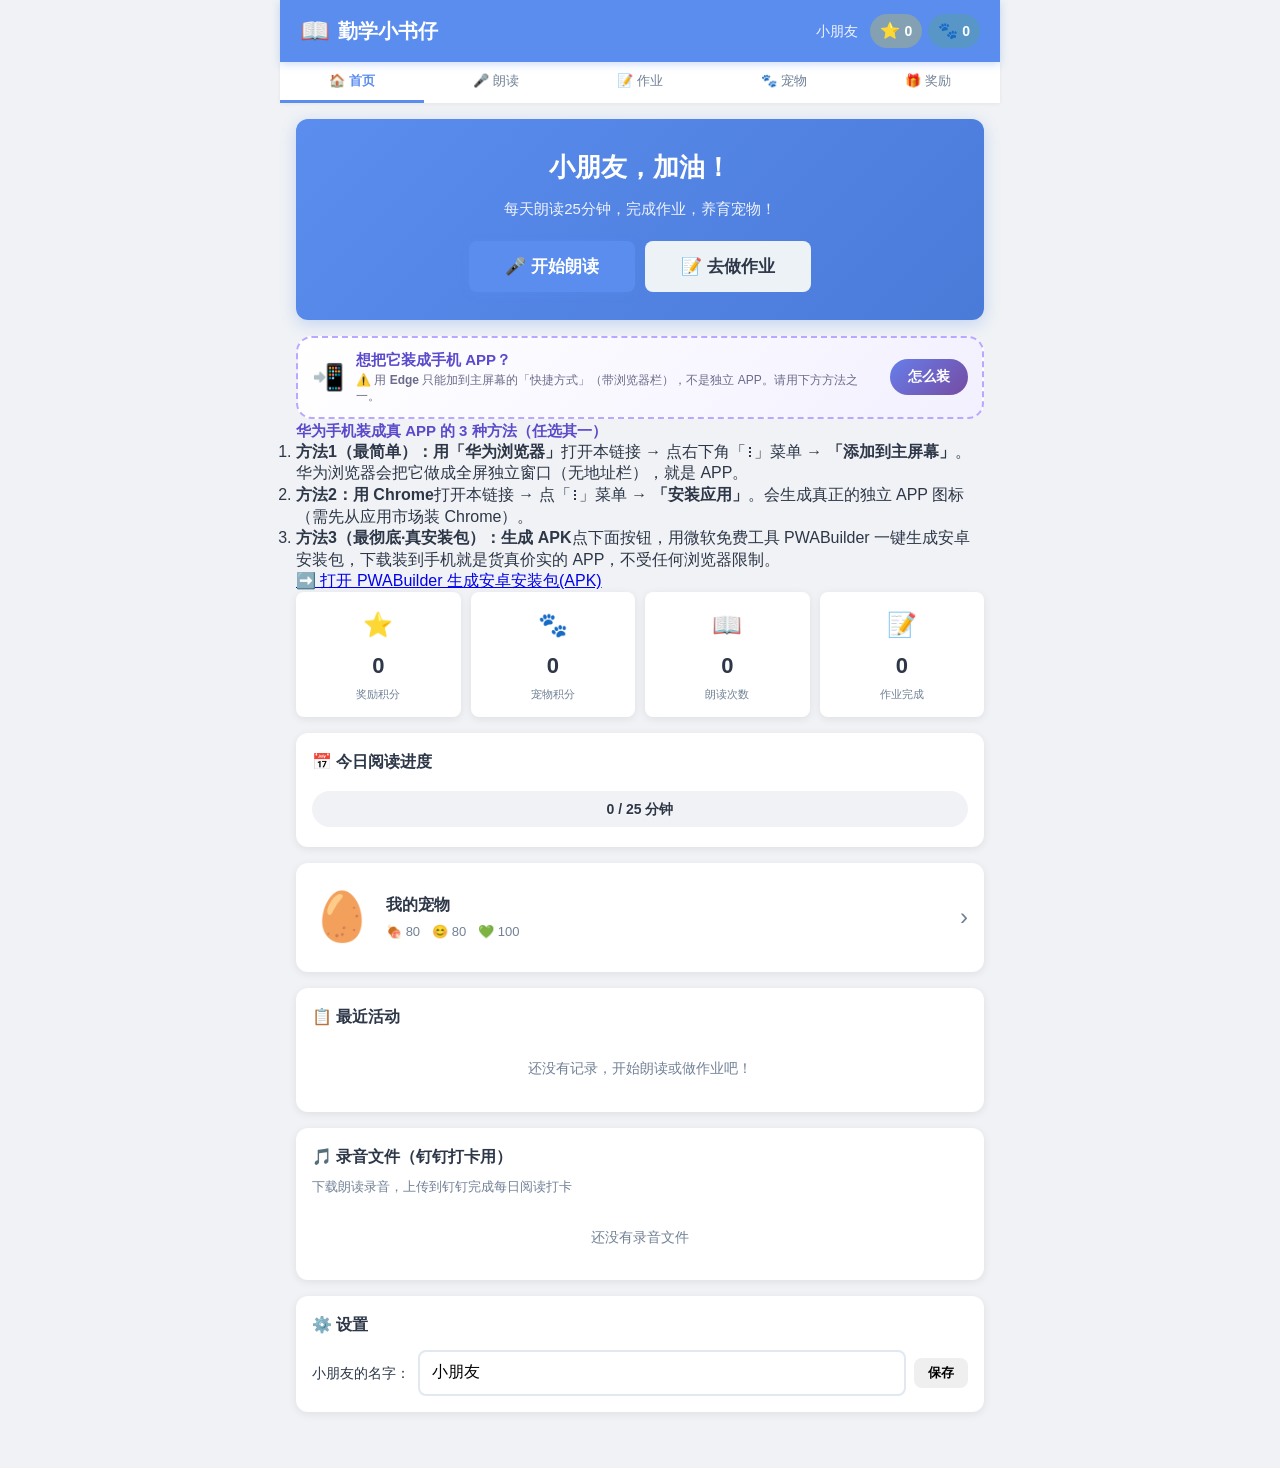
==== commit c3c9b964: "fix huawei/edge install guidance: index.html" ====
--- a/index.html
+++ b/index.html
@@ -114,10 +114,23 @@
     <div class="install-help-card" id="installHelpCard">
       <div class="install-help-icon">📲</div>
       <div class="install-help-text">
-        <strong>想把它装到手机桌面？</strong>
-        <span>点此查看你的手机该怎么安装成 APP（真正全屏图标）</span>
-      </div>
-      <button class="install-help-btn" id="installHelpBtn" onclick="UI.showInstallHelp()">安装</button>
+        <strong>想把它装成手机 APP？</strong>
+        <span>⚠️ 用 <b>Edge</b> 只能加到主屏幕的「快捷方式」（带浏览器栏），不是独立 APP。请用下方方法之一。</span>
+      </div>
+      <button class="install-help-btn" id="installHelpBtn" onclick="UI.showInstallHelp()">怎么装</button>
+    </div>
+
+    <!-- 华为手机安装方案 -->
+    <div class="install-apk-card">
+      <div class="install-help-text">
+        <strong>华为手机装成真 APP 的 3 种方法（任选其一）</strong>
+        <ol class="install-steps">
+          <li><b>方法1（最简单）：用「华为浏览器」</b>打开本链接 → 点右下角「⋮」菜单 → <b>「添加到主屏幕」</b>。华为浏览器会把它做成全屏独立窗口（无地址栏），就是 APP。</li>
+          <li><b>方法2：用 Chrome</b>打开本链接 → 点「⋮」菜单 → <b>「安装应用」</b>。会生成真正的独立 APP 图标（需先从应用市场装 Chrome）。</li>
+          <li><b>方法3（最彻底·真安装包）：生成 APK</b>点下面按钮，用微软免费工具 PWABuilder 一键生成安卓安装包，下载装到手机就是货真价实的 APP，不受任何浏览器限制。</li>
+        </ol>
+        <a class="install-apk-link" href="https://www.pwabuilder.com/?url=https://gaoxing-fei.github.io/qinxue-xiaoshuzai/" target="_blank" rel="noopener">➡️ 打开 PWABuilder 生成安卓安装包(APK)</a>
+      </div>
     </div>
 
     <div class="stats-grid">
--- a/style.css
+++ b/style.css
@@ -75,6 +75,14 @@
 .install-bar-btn { background: #fff; color: #5b4bcc; border: none; border-radius: 20px; padding: 8px 18px; font-size: 14px; font-weight: 700; cursor: pointer; }
 .install-bar-close { background: rgba(255,255,255,.25); color: #fff; border: none; border-radius: 50%; width: 26px; height: 26px; font-size: 14px; cursor: pointer; }
 
+/* 首页常驻"安装到桌面"引导卡片 */
+.install-help-card { display: flex; align-items: center; gap: 12px; background: linear-gradient(135deg, #fff, #f3f0ff); border: 2px dashed #b9a8ff; border-radius: 16px; padding: 12px 14px; margin: 4px 0 2px; }
+.install-help-icon { font-size: 26px; }
+.install-help-text { flex: 1; display: flex; flex-direction: column; line-height: 1.35; }
+.install-help-text strong { font-size: 15px; color: #5b4bcc; }
+.install-help-text span { font-size: 12px; color: #6b6b8a; margin-top: 2px; }
+.install-help-btn { background: linear-gradient(135deg, #667eea, #764ba2); color: #fff; border: none; border-radius: 20px; padding: 9px 18px; font-size: 14px; font-weight: 700; cursor: pointer; white-space: nowrap; }
+
 /* --- 导航栏 --- */
 .nav-bar {
   background: var(--primary);
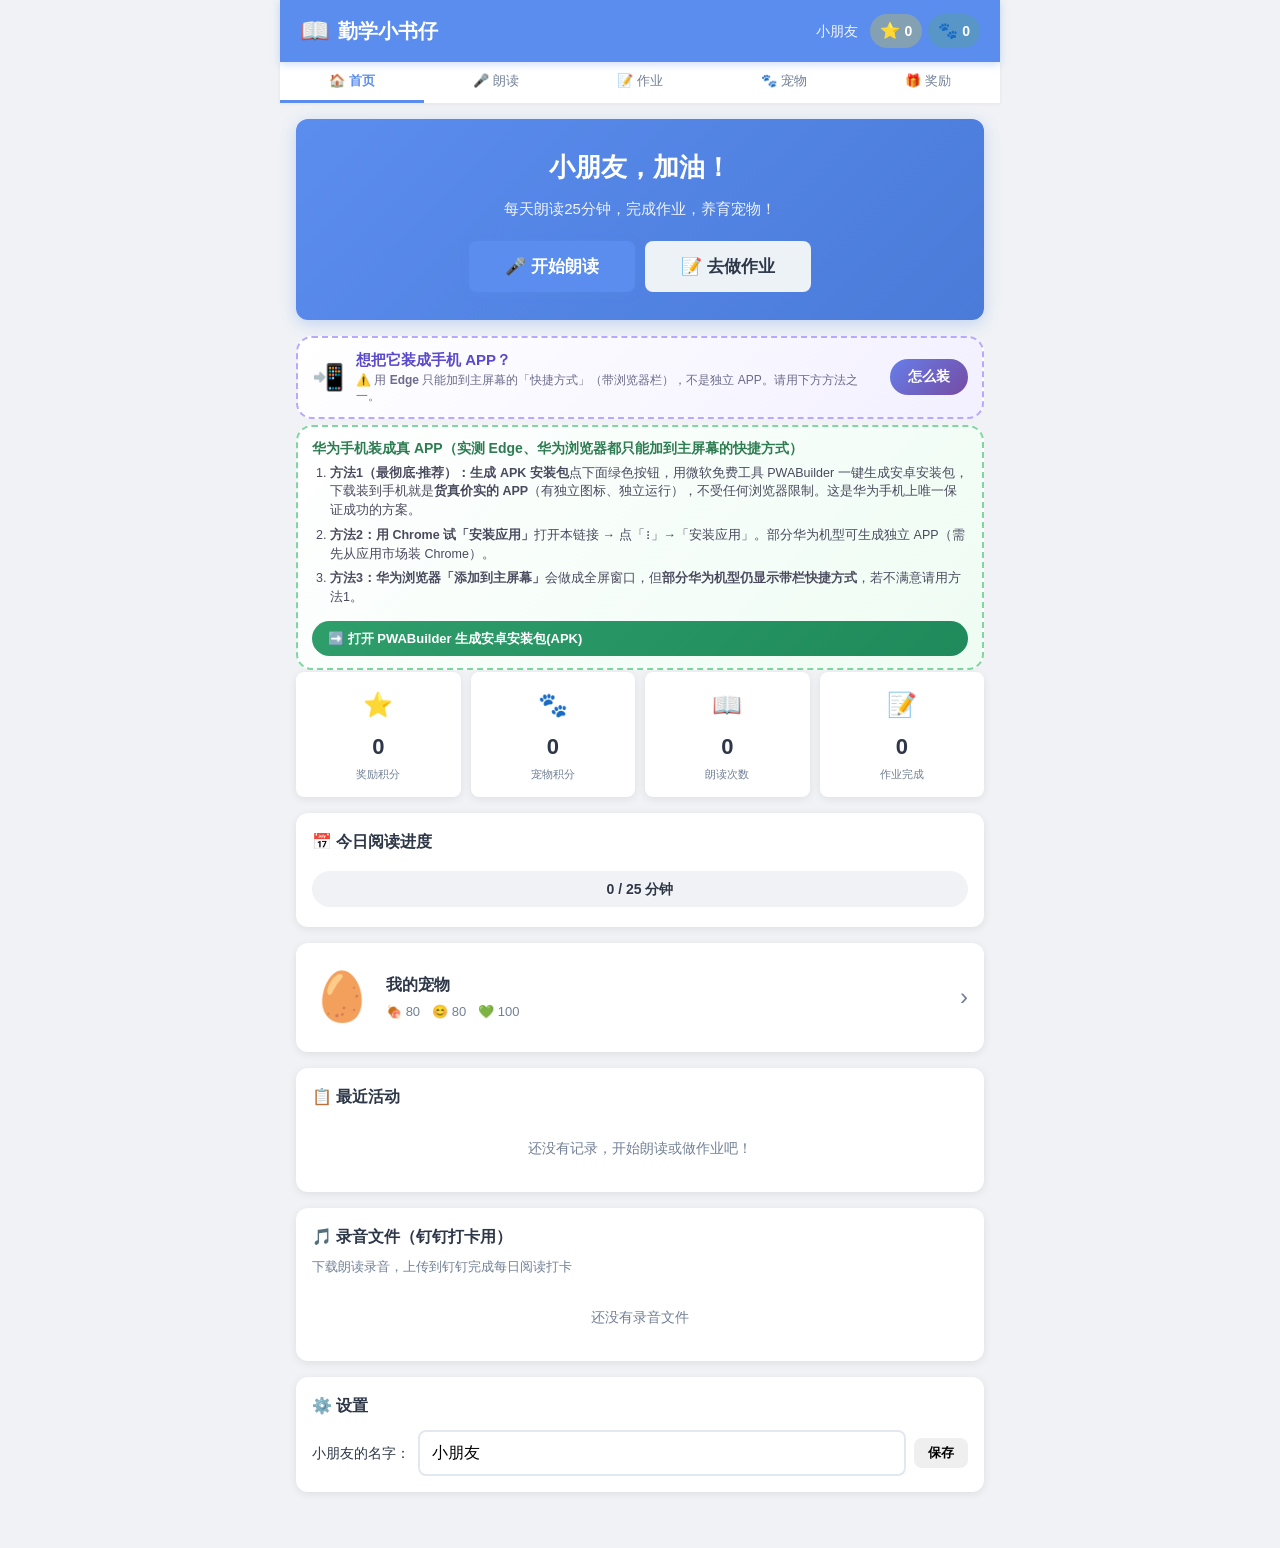
==== commit 9006653b: "fix: APK-first install guidance (huawei verify) index.html" ====
--- a/index.html
+++ b/index.html
@@ -123,11 +123,11 @@
     <!-- 华为手机安装方案 -->
     <div class="install-apk-card">
       <div class="install-help-text">
-        <strong>华为手机装成真 APP 的 3 种方法（任选其一）</strong>
+        <strong>华为手机装成真 APP（实测 Edge、华为浏览器都只能加到主屏幕的快捷方式）</strong>
         <ol class="install-steps">
-          <li><b>方法1（最简单）：用「华为浏览器」</b>打开本链接 → 点右下角「⋮」菜单 → <b>「添加到主屏幕」</b>。华为浏览器会把它做成全屏独立窗口（无地址栏），就是 APP。</li>
-          <li><b>方法2：用 Chrome</b>打开本链接 → 点「⋮」菜单 → <b>「安装应用」</b>。会生成真正的独立 APP 图标（需先从应用市场装 Chrome）。</li>
-          <li><b>方法3（最彻底·真安装包）：生成 APK</b>点下面按钮，用微软免费工具 PWABuilder 一键生成安卓安装包，下载装到手机就是货真价实的 APP，不受任何浏览器限制。</li>
+          <li><b>方法1（最彻底·推荐）：生成 APK 安装包</b>点下面绿色按钮，用微软免费工具 PWABuilder 一键生成安卓安装包，下载装到手机就是<b>货真价实的 APP</b>（有独立图标、独立运行），不受任何浏览器限制。这是华为手机上唯一保证成功的方案。</li>
+          <li><b>方法2：用 Chrome 试「安装应用」</b>打开本链接 → 点「⋮」→「安装应用」。部分华为机型可生成独立 APP（需先从应用市场装 Chrome）。</li>
+          <li><b>方法3：华为浏览器「添加到主屏幕」</b>会做成全屏窗口，但<b>部分华为机型仍显示带栏快捷方式</b>，若不满意请用方法1。</li>
         </ol>
         <a class="install-apk-link" href="https://www.pwabuilder.com/?url=https://gaoxing-fei.github.io/qinxue-xiaoshuzai/" target="_blank" rel="noopener">➡️ 打开 PWABuilder 生成安卓安装包(APK)</a>
       </div>
--- a/style.css
+++ b/style.css
@@ -83,6 +83,13 @@
 .install-help-text span { font-size: 12px; color: #6b6b8a; margin-top: 2px; }
 .install-help-btn { background: linear-gradient(135deg, #667eea, #764ba2); color: #fff; border: none; border-radius: 20px; padding: 9px 18px; font-size: 14px; font-weight: 700; cursor: pointer; white-space: nowrap; }
 
+/* 华为手机安装方案卡片 */
+.install-apk-card { background: linear-gradient(135deg, #fff, #eefcf3); border: 2px dashed #7fd6a0; border-radius: 16px; padding: 12px 14px; margin: 6px 0 2px; }
+.install-apk-card strong { font-size: 14px; color: #2e7d52; }
+.install-steps { margin: 6px 0 8px 18px; padding: 0; }
+.install-steps li { font-size: 12.5px; color: #4a4a5e; line-height: 1.5; margin-bottom: 6px; }
+.install-apk-link { display: inline-block; background: linear-gradient(135deg, #2e9e6b, #1f8a5b); color: #fff; text-decoration: none; border-radius: 20px; padding: 9px 16px; font-size: 13px; font-weight: 700; }
+
 /* --- 导航栏 --- */
 .nav-bar {
   background: var(--primary);
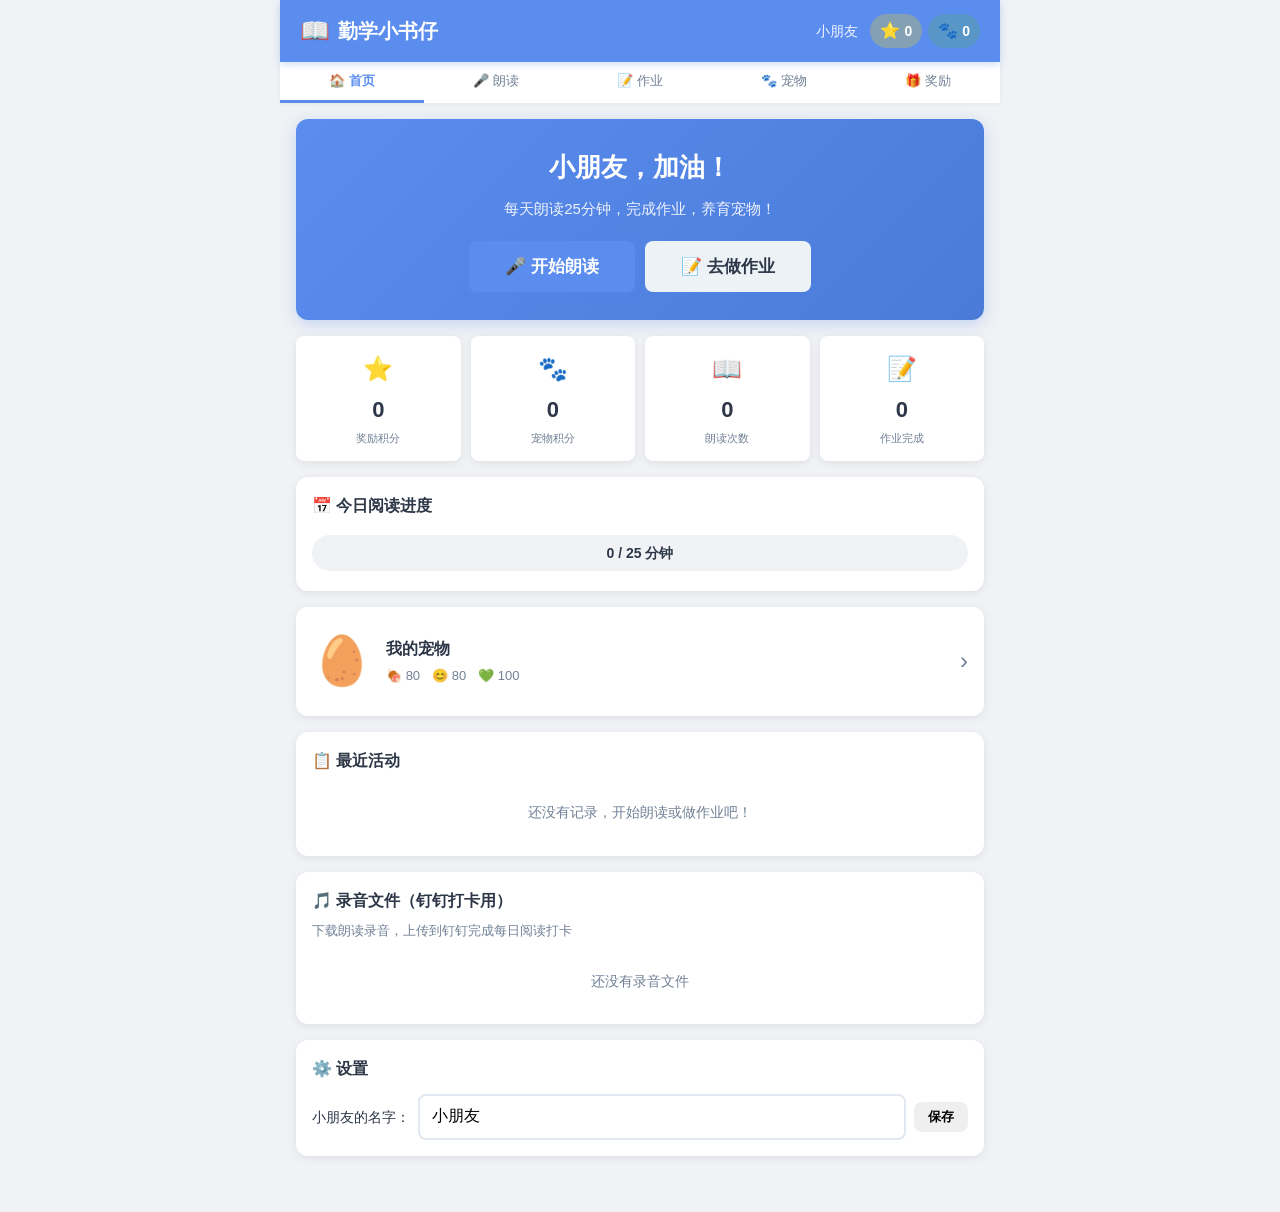
==== commit b019f451: "cleanup: remove install banners, hw subject left-column index.html" ====
--- a/index.html
+++ b/index.html
@@ -32,7 +32,7 @@
     <span class="wechat-tip-icon">📲</span>
     <div class="wechat-tip-text">
       <strong>请点右上角 ⋯ 用浏览器打开</strong>
-      <p>微信里不能直接把网页装成 APP。点右上角「⋯」→「在浏览器打开」（iPhone 选「在 Safari 中打开」），就能把本应用添加到手机桌面，像普通 APP 一样使用，语音朗读也才正常。</p>
+      <p>微信里无法使用语音朗读。请点右上角「⋯」→「在浏览器打开」（选华为浏览器或 Edge），朗读、录音等功能才能正常使用。</p>
     </div>
     <button id="wechatTipClose" class="wechat-tip-close">知道了</button>
   </div>
@@ -48,17 +48,6 @@
     </div>
     <button id="iosTipClose" class="wechat-tip-close">知道了</button>
   </div>
-</div>
-
-<!-- 添加到主屏幕引导条 -->
-<div id="installBar" class="install-bar" style="display:none;">
-  <span class="install-bar-icon">➕</span>
-  <div class="install-bar-text">
-    <strong>添加到手机桌面</strong>
-    <span>点此把它变成桌面的 APP 图标，打开即用</span>
-  </div>
-  <button id="installBtn" class="install-bar-btn">安装</button>
-  <button id="installClose" class="install-bar-close">✕</button>
 </div>
 
 <!-- 顶部导航栏 -->
@@ -107,29 +96,6 @@
       <div class="hero-actions">
         <button class="btn-primary btn-large btn-pulse" onclick="UI.navigate('practice')">🎤 开始朗读</button>
         <button class="btn-secondary btn-large" onclick="UI.navigate('homework')">📝 去做作业</button>
-      </div>
-    </div>
-
-    <!-- 安装到桌面引导卡片 -->
-    <div class="install-help-card" id="installHelpCard">
-      <div class="install-help-icon">📲</div>
-      <div class="install-help-text">
-        <strong>想把它装成手机 APP？</strong>
-        <span>⚠️ 用 <b>Edge</b> 只能加到主屏幕的「快捷方式」（带浏览器栏），不是独立 APP。请用下方方法之一。</span>
-      </div>
-      <button class="install-help-btn" id="installHelpBtn" onclick="UI.showInstallHelp()">怎么装</button>
-    </div>
-
-    <!-- 华为手机安装方案 -->
-    <div class="install-apk-card">
-      <div class="install-help-text">
-        <strong>华为手机装成真 APP（实测 Edge、华为浏览器都只能加到主屏幕的快捷方式）</strong>
-        <ol class="install-steps">
-          <li><b>方法1（最彻底·推荐）：生成 APK 安装包</b>点下面绿色按钮，用微软免费工具 PWABuilder 一键生成安卓安装包，下载装到手机就是<b>货真价实的 APP</b>（有独立图标、独立运行），不受任何浏览器限制。这是华为手机上唯一保证成功的方案。</li>
-          <li><b>方法2：用 Chrome 试「安装应用」</b>打开本链接 → 点「⋮」→「安装应用」。部分华为机型可生成独立 APP（需先从应用市场装 Chrome）。</li>
-          <li><b>方法3：华为浏览器「添加到主屏幕」</b>会做成全屏窗口，但<b>部分华为机型仍显示带栏快捷方式</b>，若不满意请用方法1。</li>
-        </ol>
-        <a class="install-apk-link" href="https://www.pwabuilder.com/?url=https://gaoxing-fei.github.io/qinxue-xiaoshuzai/" target="_blank" rel="noopener">➡️ 打开 PWABuilder 生成安卓安装包(APK)</a>
       </div>
     </div>
 
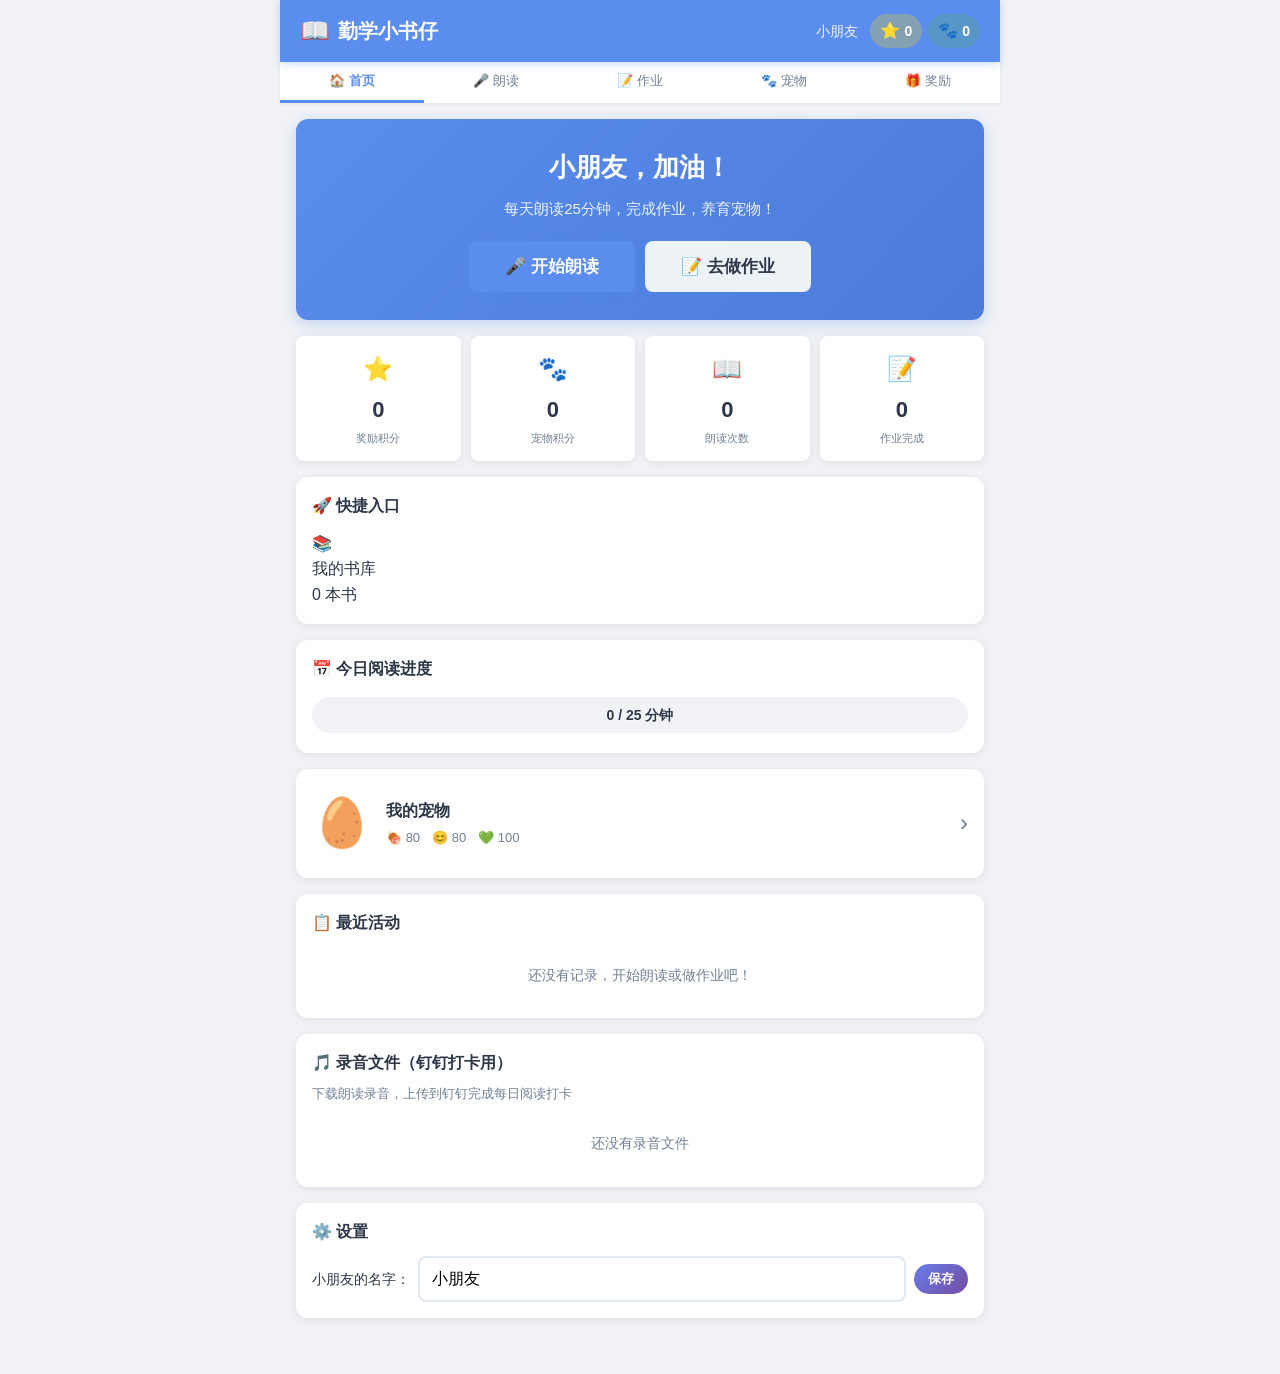
==== commit d540e320: "update: book tags, QR scan add, clipboard import, shortcut entry (v8)" ====
--- a/index.html
+++ b/index.html
@@ -122,6 +122,23 @@
       </div>
     </div>
 
+    <!-- 快捷入口：书库 + 继续阅读 -->
+    <div class="dashboard-section">
+      <h2 class="section-title">🚀 快捷入口</h2>
+      <div class="quick-entry-grid">
+        <div class="quick-entry-card" onclick="UI.openBookLibrary()">
+          <div class="quick-entry-icon">📚</div>
+          <div class="quick-entry-text">我的书库</div>
+          <div class="quick-entry-sub" id="bookCountSub">0 本书</div>
+        </div>
+        <div class="quick-entry-card continue" id="continueReadCard" style="display:none;" onclick="UI.continueLastBook()">
+          <div class="quick-entry-icon">▶️</div>
+          <div class="quick-entry-text">继续阅读</div>
+          <div class="quick-entry-sub" id="continueBookSub"></div>
+        </div>
+      </div>
+    </div>
+
     <!-- 今日阅读进度条 -->
     <div class="dashboard-section">
       <h2 class="section-title">📅 今日阅读进度</h2>
@@ -178,8 +195,34 @@
 
     <!-- Step 1: 拍照/上传识别阅读内容 -->
     <div id="step-select" class="practice-step active">
-      <h2 class="step-title">第一步：拍照上传阅读内容</h2>
-      <p class="step-hint">💡 拍一张今天要读的书的照片，系统会自动识别文字内容</p>
+      <h2 class="step-title">第一步：选择要读的内容</h2>
+      <p class="step-hint">💡 带拼音的书直接「从书库选」（推荐，不用拍照）；也可拍照或手动输入。</p>
+
+      <!-- 书库 -->
+      <div class="book-library">
+        <div class="book-library-head">
+          <span>📚 我的书库</span>
+          <div class="book-library-actions">
+            <button class="btn-small" onclick="UI.openScanner()">📷 扫码加书</button>
+            <button class="btn-small" onclick="UI.importFromClipboard()">📋 粘贴导入</button>
+            <button class="btn-small" onclick="UI.toggleAddBook()">➕ 添加书目</button>
+          </div>
+        </div>
+        <div class="book-filter-bar" id="bookFilterBar"></div>
+        <div class="book-list" id="bookLibrary"></div>
+        <div class="add-book-form" id="addBookForm" style="display:none;">
+          <input type="text" id="newBookTitle" placeholder="书名（如：小猪唏哩呼噜）" maxlength="50">
+          <div class="book-tag-pick" id="bookTagPick"></div>
+          <textarea id="newBookText" rows="6" placeholder="把要读的课文粘贴/输入到这里（带拼音也不怕，不用拍照）"></textarea>
+          <div class="step-buttons">
+            <button class="btn-secondary" onclick="UI.toggleAddBook(false)">取消</button>
+            <button class="btn-primary" onclick="UI.saveNewBook()">保存书目</button>
+          </div>
+        </div>
+        <p class="book-tip">💡 适合带拼音的课本：一次录入，孩子每天直接选书朗读，告别逐页拍照。也可「扫码加书」扫书号，或「粘贴导入」从微信读书一键带入。</p>
+      </div>
+
+      <div class="divider"><span>或者拍照 / 手动输入</span></div>
 
       <!-- 拍照上传区域 -->
       <div class="upload-section">
@@ -247,6 +290,11 @@
         </div>
       </div>
 
+      <div class="companion-bar" id="companionBar" style="display:none;">
+        <span class="companion-text" id="companionText">已读 0 / 0 字</span>
+        <div class="companion-track"><div class="companion-fill" id="companionFill"></div></div>
+      </div>
+
       <div class="reading-text-display" id="readingTextDisplay"></div>
 
       <!-- 录音状态指示 -->
@@ -275,7 +323,7 @@
       <p class="step-hint">💡 语音识别可能不完美，请核对并修改下面识别到的文字，确保和实际朗读一致：</p>
       <textarea id="recognizedTextEditor" rows="6" placeholder="识别到的文字..."></textarea>
       <div class="step-buttons">
-        <button class="btn-secondary" onclick="UI.goToStep('read')">↩ 重新朗读</button>
+        <button class="btn-secondary" onclick="UI.startReading()">↩ 重新朗读</button>
         <button class="btn-primary" onclick="UI.runComparison()">对比分析 →</button>
       </div>
     </div>
@@ -639,6 +687,19 @@
   </div>
 </div>
 
+<!-- 扫码加书 扫描层 -->
+<div class="qr-overlay" id="qrOverlay" style="display:none;">
+  <div class="qr-overlay-inner">
+    <div class="qr-overlay-head">
+      <span>📷 扫描书上的二维码 / 条形码</span>
+      <button class="qr-close" onclick="UI.closeScanner()">✕</button>
+    </div>
+    <p class="qr-tip">把书后的二维码或条形码对准取景框，自动识别（首次使用需联网加载相机）。</p>
+    <div id="qrReader"></div>
+    <div id="qrMsg" class="qr-msg"></div>
+  </div>
+</div>
+
 <script src="https://cdn.jsdelivr.net/npm/tesseract.js@5/dist/tesseract.min.js"></script>
 <script src="app.js"></script>
 <script>
--- a/style.css
+++ b/style.css
@@ -422,6 +422,37 @@
   margin-bottom: 16px; min-height: 200px; letter-spacing: 2px;
 }
 
+/* 实时伴读高亮 */
+.reading-text-display .char { transition: color .15s, background .15s; border-radius: 4px; padding: 0 1px; }
+.reading-text-display .char.read { color: var(--success); background: var(--success-light); }
+.reading-text-display .char.next { background: #FFF3BF; box-shadow: 0 0 0 2px #FFD43B; }
+.reading-text-display .char.punc { color: var(--text-secondary); }
+
+.companion-bar {
+  display: flex; align-items: center; gap: 10px;
+  margin: 0 0 12px; padding: 8px 14px;
+  background: var(--card); border-radius: var(--radius-sm); box-shadow: var(--shadow);
+}
+.companion-text { font-size: 13px; font-weight: 800; color: var(--text); white-space: nowrap; }
+.companion-track { flex: 1; height: 8px; background: var(--bg); border-radius: 4px; overflow: hidden; }
+.companion-fill { height: 100%; width: 0; background: linear-gradient(90deg, #51CF66, #37B24D); transition: width .2s; }
+
+/* 书库 */
+.book-library { background: var(--card); border-radius: var(--radius); padding: 16px; margin-bottom: 16px; box-shadow: var(--shadow); }
+.book-library-head { display: flex; justify-content: space-between; align-items: center; margin-bottom: 12px; font-weight: 800; font-size: 16px; color: var(--text); }
+.book-list { display: flex; flex-direction: column; gap: 10px; }
+.book-card { display: flex; align-items: center; justify-content: space-between; gap: 10px; background: var(--bg); border: 1px solid var(--border); border-radius: var(--radius-sm); padding: 12px 14px; cursor: pointer; transition: .15s; }
+.book-card:active { transform: scale(.98); }
+.book-card-main { flex: 1; min-width: 0; }
+.book-card-title { font-weight: 700; font-size: 15px; color: var(--text); white-space: nowrap; overflow: hidden; text-overflow: ellipsis; }
+.book-card-meta { font-size: 12px; color: var(--text-secondary); margin-top: 2px; }
+.book-del { background: transparent; border: none; font-size: 18px; cursor: pointer; padding: 4px 8px; border-radius: 8px; }
+.book-del:active { background: rgba(0,0,0,.06); }
+.add-book-form { margin-top: 12px; display: flex; flex-direction: column; gap: 10px; }
+.book-tip { font-size: 12px; color: var(--text-secondary); margin: 12px 0 0; line-height: 1.6; }
+.book-empty { font-size: 13px; color: var(--text-secondary); text-align: center; padding: 12px; }
+.btn-small { font-size: 13px; padding: 6px 14px; border-radius: 16px; border: none; background: linear-gradient(135deg, #667eea, #764ba2); color: #fff; font-weight: 700; cursor: pointer; }
+
 /* --- 语音识别面板 --- */
 .recording-banner {
   display: flex;
@@ -1393,12 +1424,14 @@
   .hero-actions button { width: 100%; }
   .hw-form-row { flex-direction: column; }
 
-  /* 作业栏在小屏幕下改为上下布局 */
-  .hw-layout { flex-direction: column; }
-  .hw-sidebar { width: 100%; flex-direction: column; gap: 8px; }
-  .hw-subject-header { width: 100%; }
-  .hw-subject-list { flex-direction: row; flex-wrap: wrap; gap: 4px; }
-  .hw-subject-item { flex: 1; min-width: 70px; justify-content: center; }
+  /* 作业栏在小屏幕下：左侧竖列科目导航 + 右侧内容 */
+  .hw-layout { flex-direction: row; align-items: flex-start; }
+  .hw-sidebar { width: 84px; flex-direction: column; gap: 8px; }
+  .hw-subject-header { font-size: 11px; text-align: center; padding: 0 2px 6px; }
+  .hw-subject-list { flex-direction: column; gap: 4px; padding: 4px; }
+  .hw-subject-item { flex-direction: column; gap: 2px; padding: 8px 2px; font-size: 11px; justify-content: center; text-align: center; }
+  .hw-subject-icon { font-size: 18px; }
+  .hw-subject-name { flex: none; line-height: 1.15; }
   .pet-emoji-big { font-size: 72px; }
   .nav-points-group { flex-direction: column; gap: 2px; }
   .nav-points { font-size: 12px; padding: 2px 8px; }
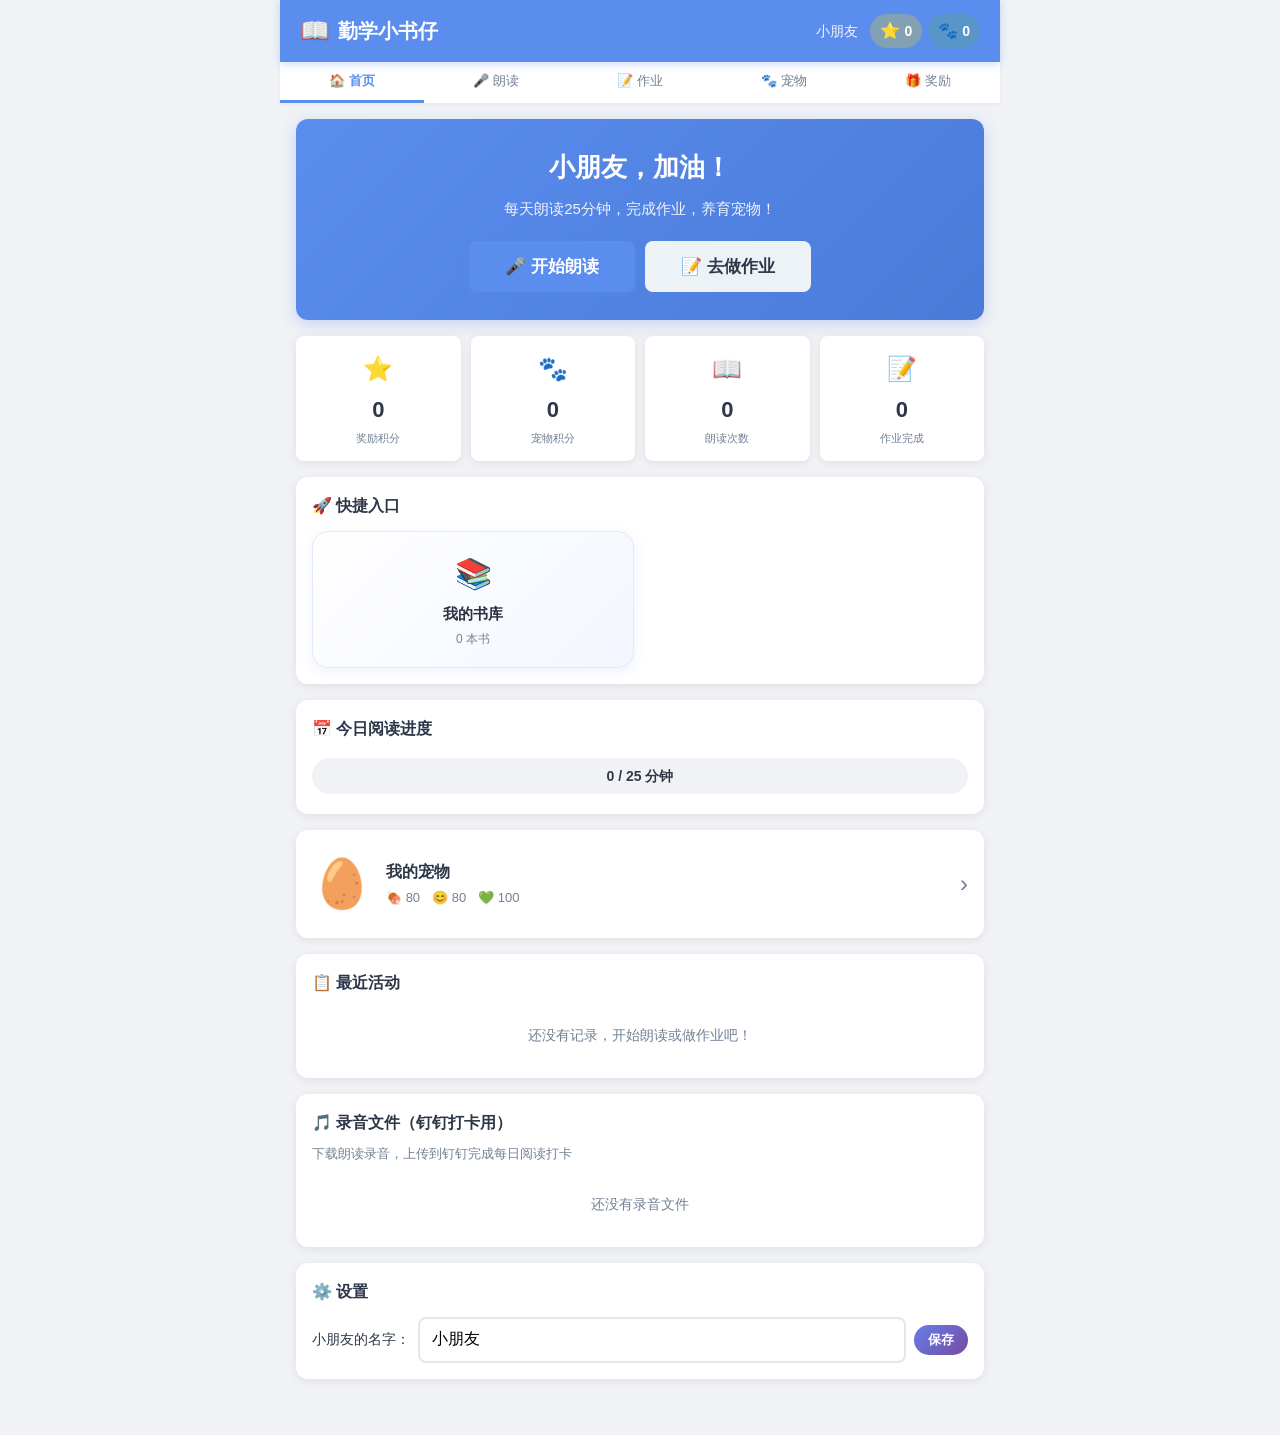
==== commit 1b084a5a: "update: add e-book upload entry (txt/epub) (v9)" ====
--- a/index.html
+++ b/index.html
@@ -205,10 +205,13 @@
           <div class="book-library-actions">
             <button class="btn-small" onclick="UI.openScanner()">📷 扫码加书</button>
             <button class="btn-small" onclick="UI.importFromClipboard()">📋 粘贴导入</button>
+            <button class="btn-small" onclick="UI.openEbookUpload()">📤 上传电子书</button>
             <button class="btn-small" onclick="UI.toggleAddBook()">➕ 添加书目</button>
           </div>
         </div>
+        <input type="file" id="ebookInput" accept=".txt,.epub,text/plain,application/epub+zip" style="display:none" onchange="UI.handleEbookFile(this.files[0], this)">
         <div class="book-filter-bar" id="bookFilterBar"></div>
+        <div class="ebook-msg" id="ebookMsg"></div>
         <div class="book-list" id="bookLibrary"></div>
         <div class="add-book-form" id="addBookForm" style="display:none;">
           <input type="text" id="newBookTitle" placeholder="书名（如：小猪唏哩呼噜）" maxlength="50">
@@ -219,7 +222,7 @@
             <button class="btn-primary" onclick="UI.saveNewBook()">保存书目</button>
           </div>
         </div>
-        <p class="book-tip">💡 适合带拼音的课本：一次录入，孩子每天直接选书朗读，告别逐页拍照。也可「扫码加书」扫书号，或「粘贴导入」从微信读书一键带入。</p>
+        <p class="book-tip">💡 适合带拼音的课本：一次录入，孩子每天直接选书朗读，告别逐页拍照。也可「扫码加书」扫书号、「粘贴导入」从微信读书带入，或直接「📤 上传电子书」(.txt/.epub)。</p>
       </div>
 
       <div class="divider"><span>或者拍照 / 手动输入</span></div>
--- a/style.css
+++ b/style.css
@@ -1436,3 +1436,59 @@
   .nav-points-group { flex-direction: column; gap: 2px; }
   .nav-points { font-size: 12px; padding: 2px 8px; }
 }
+
+/* ===== 首页快捷入口 ===== */
+.quick-entry-grid { display: grid; grid-template-columns: 1fr 1fr; gap: 12px; }
+.quick-entry-card {
+  display: flex; flex-direction: column; align-items: center; justify-content: center; gap: 4px;
+  background: linear-gradient(135deg, #fff, #f3f6ff);
+  border: 1px solid #e2e8f5; border-radius: 16px; padding: 18px 12px; cursor: pointer;
+  box-shadow: 0 4px 14px rgba(102,126,234,0.10); transition: transform .15s ease, box-shadow .15s ease;
+}
+.quick-entry-card:active { transform: scale(.97); }
+.quick-entry-card.continue { background: linear-gradient(135deg, #fff7ed, #ffe9cf); border-color: #ffd9a8; }
+.quick-entry-icon { font-size: 30px; }
+.quick-entry-text { font-size: 15px; font-weight: 700; color: #2d3142; }
+.quick-entry-sub { font-size: 12px; color: #7a8194; max-width: 100%; overflow: hidden; text-overflow: ellipsis; white-space: nowrap; }
+
+/* ===== 书库：操作按钮 + 分类筛选 + 标签 ===== */
+.book-library-actions { display: flex; flex-wrap: wrap; gap: 6px; justify-content: flex-end; }
+.book-filter-bar { display: flex; flex-wrap: wrap; gap: 6px; margin: 10px 0 4px; }
+.book-filter-chip {
+  border: 1px solid #d8def0; background: #fff; color: #5b6478; border-radius: 999px;
+  padding: 5px 11px; font-size: 12px; cursor: pointer; transition: all .15s ease;
+}
+.book-filter-chip.active { background: #667eea; border-color: #667eea; color: #fff; font-weight: 700; }
+
+.book-tag-pick { display: flex; flex-wrap: wrap; gap: 6px; align-items: center; margin: 2px 0 6px; }
+.tag-pick-label { font-size: 13px; color: #5b6478; }
+.tag-chip {
+  border: 1px solid #d8def0; background: #fff; color: #5b6478; border-radius: 999px;
+  padding: 5px 10px; font-size: 12px; cursor: pointer; transition: all .15s ease;
+}
+.tag-chip.active { background: #eef2ff; border-color: #667eea; color: #4a55d6; font-weight: 700; }
+
+.book-card { display: flex; align-items: stretch; gap: 10px; background: #fff; border: 1px solid #e6eaf5; border-radius: 14px; padding: 10px; margin-bottom: 10px; cursor: pointer; }
+.book-cover { width: 46px; height: 60px; object-fit: cover; border-radius: 6px; flex: none; background: #eef; }
+.book-card-main { flex: 1; min-width: 0; }
+.book-card-title { font-size: 15px; font-weight: 700; color: #2d3142; overflow: hidden; text-overflow: ellipsis; white-space: nowrap; }
+.book-card-meta { font-size: 12px; color: #8a90a2; margin-top: 2px; }
+.book-card-tags { display: flex; flex-wrap: wrap; gap: 4px; margin-top: 5px; }
+.book-tag {
+  font-size: 11px; color: #4a55d6; background: #eef2ff; border-radius: 999px; padding: 2px 8px; line-height: 1.6;
+}
+.book-src { font-size: 11px; color: #c2770d; background: #fff3e0; border-radius: 999px; padding: 1px 7px; margin-left: 4px; }
+.book-del { align-self: center; border: none; background: #fff0f0; color: #e25b5b; border-radius: 8px; padding: 6px 8px; font-size: 14px; cursor: pointer; flex: none; }
+
+/* ===== 扫码加书 扫描层 ===== */
+.qr-overlay {
+  position: fixed; inset: 0; z-index: 2000; background: rgba(20,24,40,0.92);
+  display: flex; align-items: center; justify-content: center; padding: 16px;
+}
+.qr-overlay-inner { width: 100%; max-width: 480px; background: #fff; border-radius: 16px; padding: 16px; max-height: 92vh; overflow-y: auto; }
+.qr-overlay-head { display: flex; align-items: center; justify-content: space-between; font-size: 16px; font-weight: 700; color: #2d3142; margin-bottom: 8px; }
+.qr-close { border: none; background: #f0f2f8; color: #555; border-radius: 50%; width: 30px; height: 30px; font-size: 16px; cursor: pointer; }
+.qr-tip { font-size: 13px; color: #7a8194; margin: 0 0 10px; }
+.qr-msg { font-size: 13px; color: #c0392b; margin-top: 10px; min-height: 18px; }
+#qrReader > div { border-radius: 12px; overflow: hidden; }
+#qrReader video { border-radius: 12px; }
